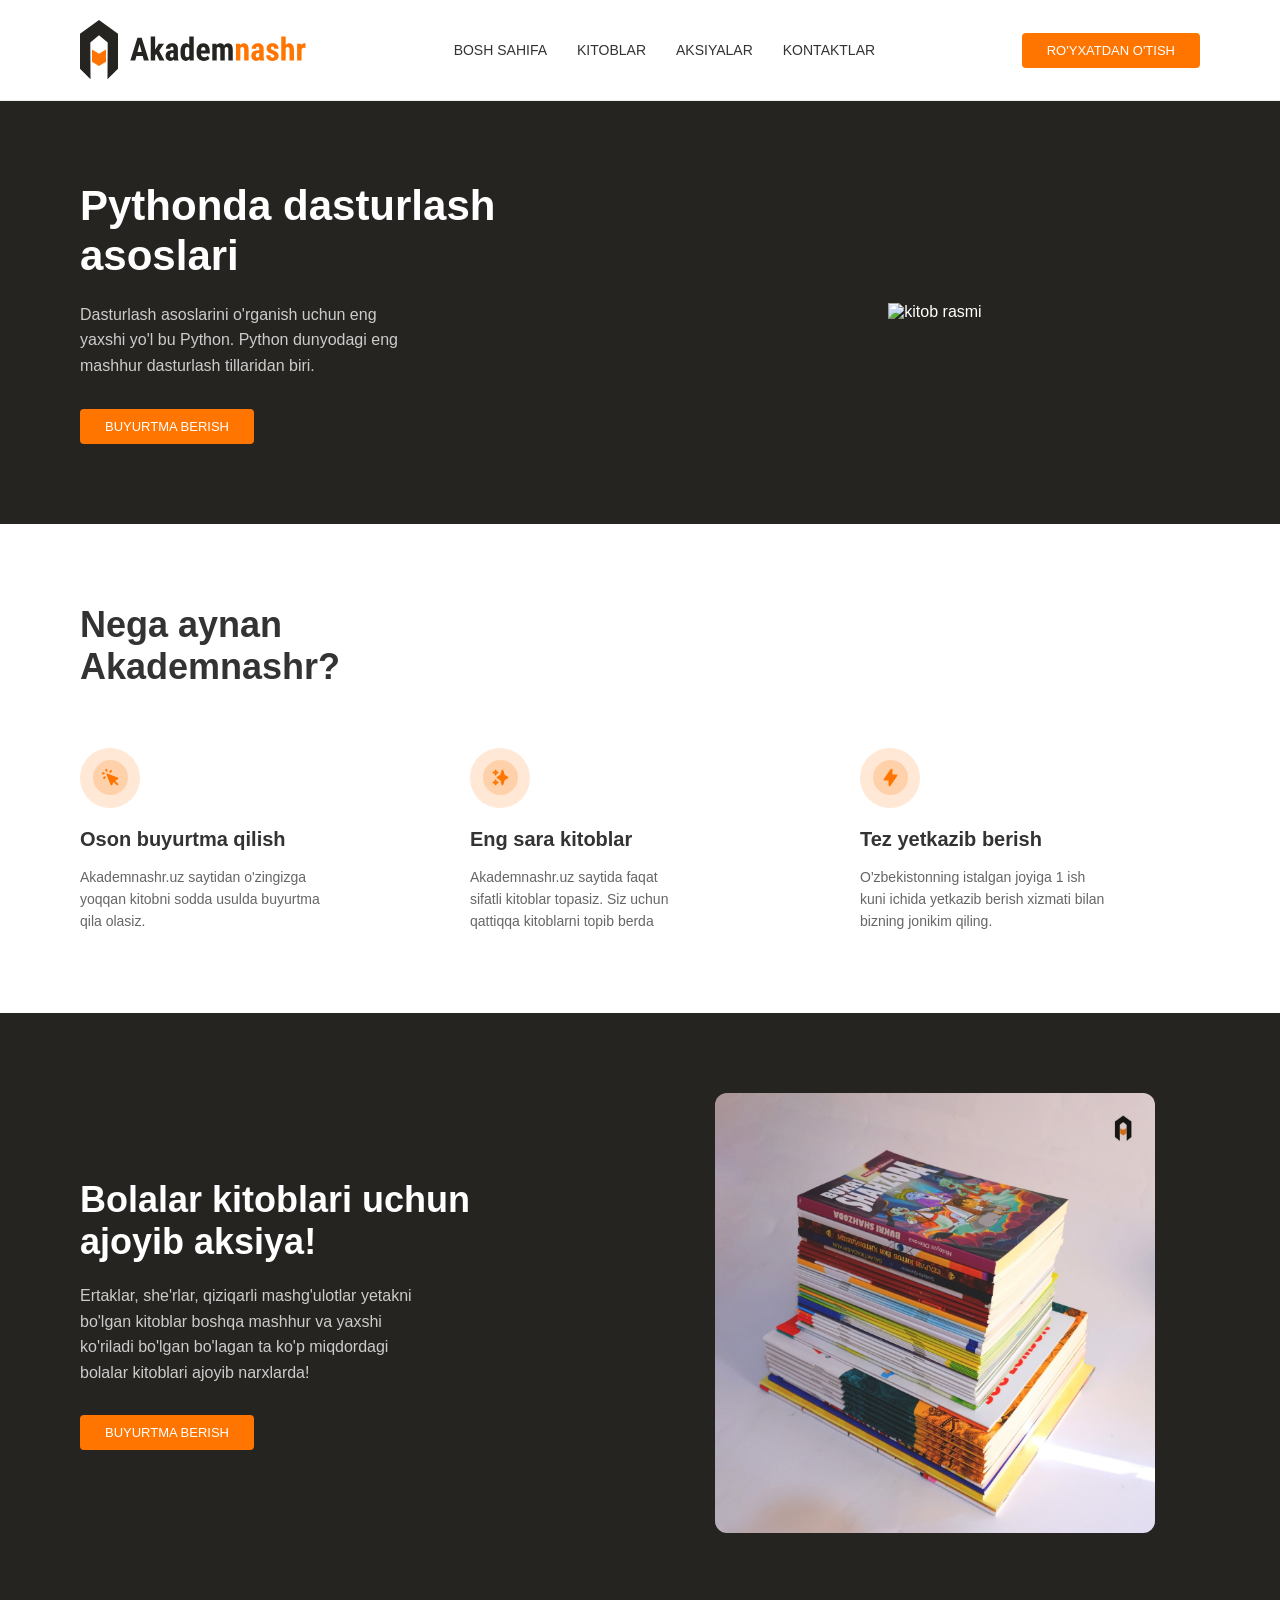
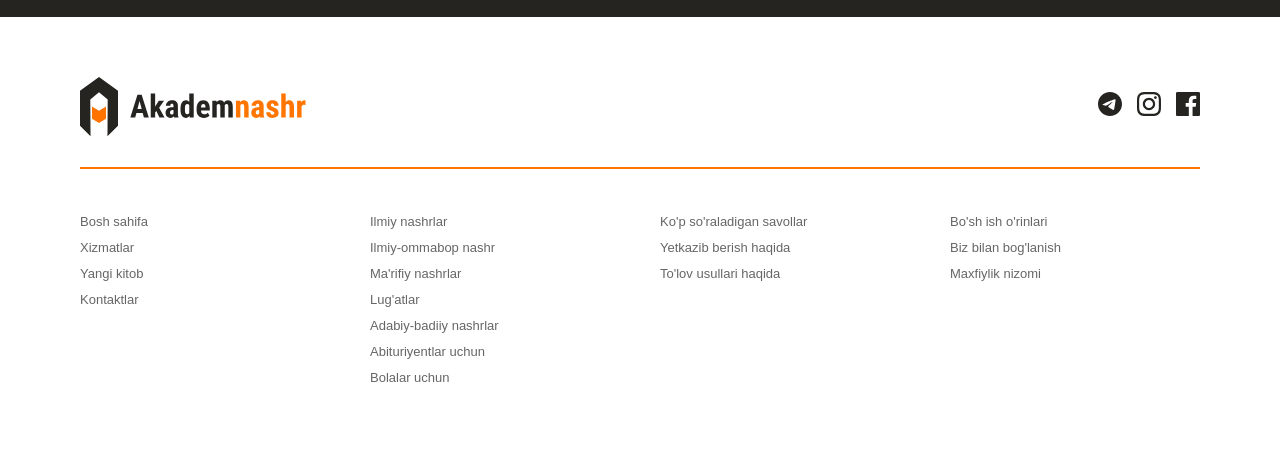
==== index.html @ 22d31bfc "edit html file" ====
<!DOCTYPE html>
<html lang="uz">
<head>
    <meta charset="UTF-8">
    <meta name="viewport" content="width=device-width, initial-scale=1.0">
    <title>Akademnashr</title>
    <style>
        * {
            margin: 0;
            padding: 0;
            box-sizing: border-box;
        }

        body {
            font-family: Arial, sans-serif;
            color: #333;
        }

        /* Header */
        header {
            display: flex;
            justify-content: space-between;
            align-items: center;
            padding: 20px 80px;
            background: white;
            border-bottom: 1px solid #eee;
        }

        .logo {
            display: flex;
            align-items: center;
            gap: 10px;
            font-size: 24px;
            font-weight: bold;
        }

        .logo span:first-child {
            color: #333;
        }

        .logo span:last-child {
            color: #FF7500;
        }

        nav ul {
            display: flex;
            list-style: none;
            gap: 30px;
        }

        nav a {
            text-decoration: none;
            color: #333;
            font-size: 14px;
            text-transform: uppercase;
        }

        .btn-orange {
            background: #FF7500;
            color: white;
            padding: 10px 25px;
            border: none;
            border-radius: 4px;
            cursor: pointer;
            text-transform: uppercase;
            font-size: 13px;
        }

        /* Hero Section */
        .hero {
            background: #252420;
            color: white;
            display: flex;
            align-items: center;
            padding: 80px;
            gap: 60px;
        }

        .hero-content {
            flex: 1;
        }

        .hero-content h1 {
            font-size: 42px;
            margin-bottom: 20px;
            line-height: 1.2;
        }

        .hero-content p {
            font-size: 16px;
            line-height: 1.6;
            margin-bottom: 30px;
            color: #ccc;
        }

        .hero-image {
            flex: 1;
            text-align: center;
        }

        .hero-image img {
            max-width: 100%;
            height: auto;
        }

        /* Features Section */
        .features {
            padding: 80px;
            background: white;
        }

        .features h2 {
            font-size: 36px;
            margin-bottom: 60px;
        }

        .features-grid {
            display: grid;
            grid-template-columns: repeat(3, 1fr);
            gap: 50px;
        }

        .feature-item {
            text-align: left;
        }

        .feature-icon {
            width: 60px;
            height: 60px;
            background: #FFE8D5;
            border-radius: 50%;
            display: flex;
            align-items: center;
            justify-content: center;
            margin-bottom: 20px;
            overflow: hidden;
        }

        .feature-icon img {
            width: 35px;
            height: 35px;
            object-fit: contain;
        }

        .feature-item h3 {
            font-size: 20px;
            margin-bottom: 15px;
        }

        .feature-item p {
            font-size: 14px;
            line-height: 1.6;
            color: #666;
        }

        /* Books Section */
        .books-section {
            background: #252420;
            color: white;
            display: flex;
            align-items: center;
            padding: 80px;
            gap: 60px;
        }

        .books-content {
            flex: 1;
        }

        .books-content h2 {
            font-size: 36px;
            margin-bottom: 20px;
        }

        .books-content p {
            font-size: 16px;
            line-height: 1.6;
            margin-bottom: 30px;
            color: #ccc;
        }

        .books-image {
            flex: 1;
            text-align: center;
        }

        .books-image img {
            max-width: 100%;
            height: auto;
        }

        /* Footer */
        footer {
            background: white;
            padding: 60px 80px 30px;
        }

        .footer-top {
            display: flex;
            justify-content: space-between;
            align-items: center;
            margin-bottom: 40px;
            padding-bottom: 30px;
            border-bottom: 2px solid #FF7500;
        }

        .footer-links {
            display: grid;
            grid-template-columns: repeat(4, 1fr);
            gap: 40px;
            margin-bottom: 40px;
        }

        .footer-column h4 {
            font-size: 14px;
            margin-bottom: 15px;
        }

        .footer-column ul {
            list-style: none;
        }

        .footer-column a {
            text-decoration: none;
            color: #666;
            font-size: 13px;
            line-height: 2;
        }

        .social-icons {
            display: flex;
            gap: 15px;
        }

        .social-icons a {
            font-size: 20px;
            color: #333;
        }
    </style>
</head>
<body>
    <!-- Header -->
    <header>
        <div class="logo">
            <img src="img/logo/logo.svg" alt="logo">
        </div>
        <nav>
            <ul>
                <li><a href="home.html">Bosh sahifa</a></li>
                <li><a href="book.html">Kitoblar</a></li>
                <li><a href="#">Aksiyalar</a></li>
                <li><a href="#">Kontaktlar</a></li>
            </ul>
        </nav>
        <button class="btn-orange">Ro'yxatdan o'tish</button>
    </header>

    <!-- Hero Section -->
    <section class="hero">
        <div class="hero-content">
            <h1>Pythonda dasturlash<br>asoslari</h1>
            <p>Dasturlash asoslarini o'rganish uchun eng<br>
            yaxshi yo'l bu Python. Python dunyodagi eng<br>
            mashhur dasturlash tillaridan biri.</p>
            <button class="btn-orange">Buyurtma berish</button>
        </div>
        <div class="hero-image">
            <img src="img/main_img/python-book.svg" alt="kitob rasmi">
        </div>
    </section>

    <!-- Features Section -->
    <section class="features">
        <h2>Nega aynan<br>Akademnashr?</h2>
        <div class="features-grid">
            <div class="feature-item">
                <div class="feature-icon">
                    <img src="img/middle_icons/1_icon/feature-icon.svg" alt="Oson buyurtma ikoni">
                </div>
                <h3>Oson buyurtma qilish</h3>
                <p>Akademnashr.uz saytidan o'zingizga<br>
                yoqqan kitobni sodda usulda buyurtma<br>
                qila olasiz.</p>
            </div>
            <div class="feature-item">
                <div class="feature-icon">
                    <img src="img/middle_icons/2_icon/feature-icon.svg" alt="Eng sara kitoblar ikoni">
                </div>
                <h3>Eng sara kitoblar</h3>
                <p>Akademnashr.uz saytida faqat<br>
                sifatli kitoblar topasiz. Siz uchun<br>
                qattiqqa kitoblarni topib berda</p>
            </div>
            <div class="feature-item">
                <div class="feature-icon">
                    <img src="img/middle_icons/3_icon/feature-icon.svg" alt="Tez yetkazish ikoni">
                </div>
                <h3>Tez yetkazib berish</h3>
                <p>O'zbekistonning istalgan joyiga 1 ish<br>
                kuni ichida yetkazib berish xizmati bilan<br>
                bizning jonikim qiling.</p>
            </div>
        </div>
    </section>

    <!-- Books Section -->
    <section class="books-section">
        <div class="books-content">
            <h2>Bolalar kitoblari uchun<br>ajoyib aksiya!</h2>
            <p>Ertaklar, she'rlar, qiziqarli mashg'ulotlar yetakni<br>
            bo'lgan kitoblar boshqa mashhur va yaxshi<br>
            ko'riladi bo'lgan bo'lagan ta ko'p miqdordagi<br>
                bolalar kitoblari ajoyib narxlarda!</p>
            <button class="btn-orange">Buyurtma berish</button>
        </div>
        <div class="books-image">
            <img src="img/children_books/sale-img.svg" alt="Bolalar kitoblari">
        </div>
    </section>

    <!-- Footer -->
    <footer>
        <div class="footer-top">
            <div class="logo">
                <img src="img/logo/logo.svg" alt="logo">
            </div>
            <div class="social-icons">
                <a href="#"><img src="img/social_img/icon-telegram .svg" alt="telegram"></a>
                <a href="#"><img src="img/social_img/icon-instagram.svg" alt="instagram"></a>
                <a href="#"><img src="img/social_img/icon-facebook.svg" alt="facebook"></a>
            </div>
        </div>
        
        <div class="footer-links">
            <div class="footer-column">
                <ul>
                    <li><a href="home.html">Bosh sahifa</a></li>
                    <li><a href="#">Xizmatlar</a></li>
                    <li><a href="#">Yangi kitob</a></li>
                    <li><a href="#">Kontaktlar</a></li>
                </ul>
            </div>
            <div class="footer-column">
                <ul>
                    <li><a href="#">Ilmiy nashrlar</a></li>
                    <li><a href="#">Ilmiy-ommabop nashr</a></li>
                    <li><a href="#">Ma'rifiy nashrlar</a></li>
                    <li><a href="#">Lug'atlar</a></li>
                    <li><a href="#">Adabiy-badiiy nashrlar</a></li>
                    <li><a href="#">Abituriyentlar uchun</a></li>
                    <li><a href="#">Bolalar uchun</a></li>
                </ul>
            </div>
            <div class="footer-column">
                <ul>
                    <li><a href="#">Ko'p so'raladigan savollar</a></li>
                    <li><a href="#">Yetkazib berish haqida</a></li>
                    <li><a href="#">To'lov usullari haqida</a></li>
                </ul>
            </div>
            <div class="footer-column">
                <ul>
                    <li><a href="home.html">Bo'sh ish o'rinlari</a></li>
                    <li><a href="#">Biz bilan bog'lanish</a></li>
                    <li><a href="#">Maxfiylik nizomi</a></li>
                </ul>
            </div>
        </div>
    </footer>
</body>
</html>
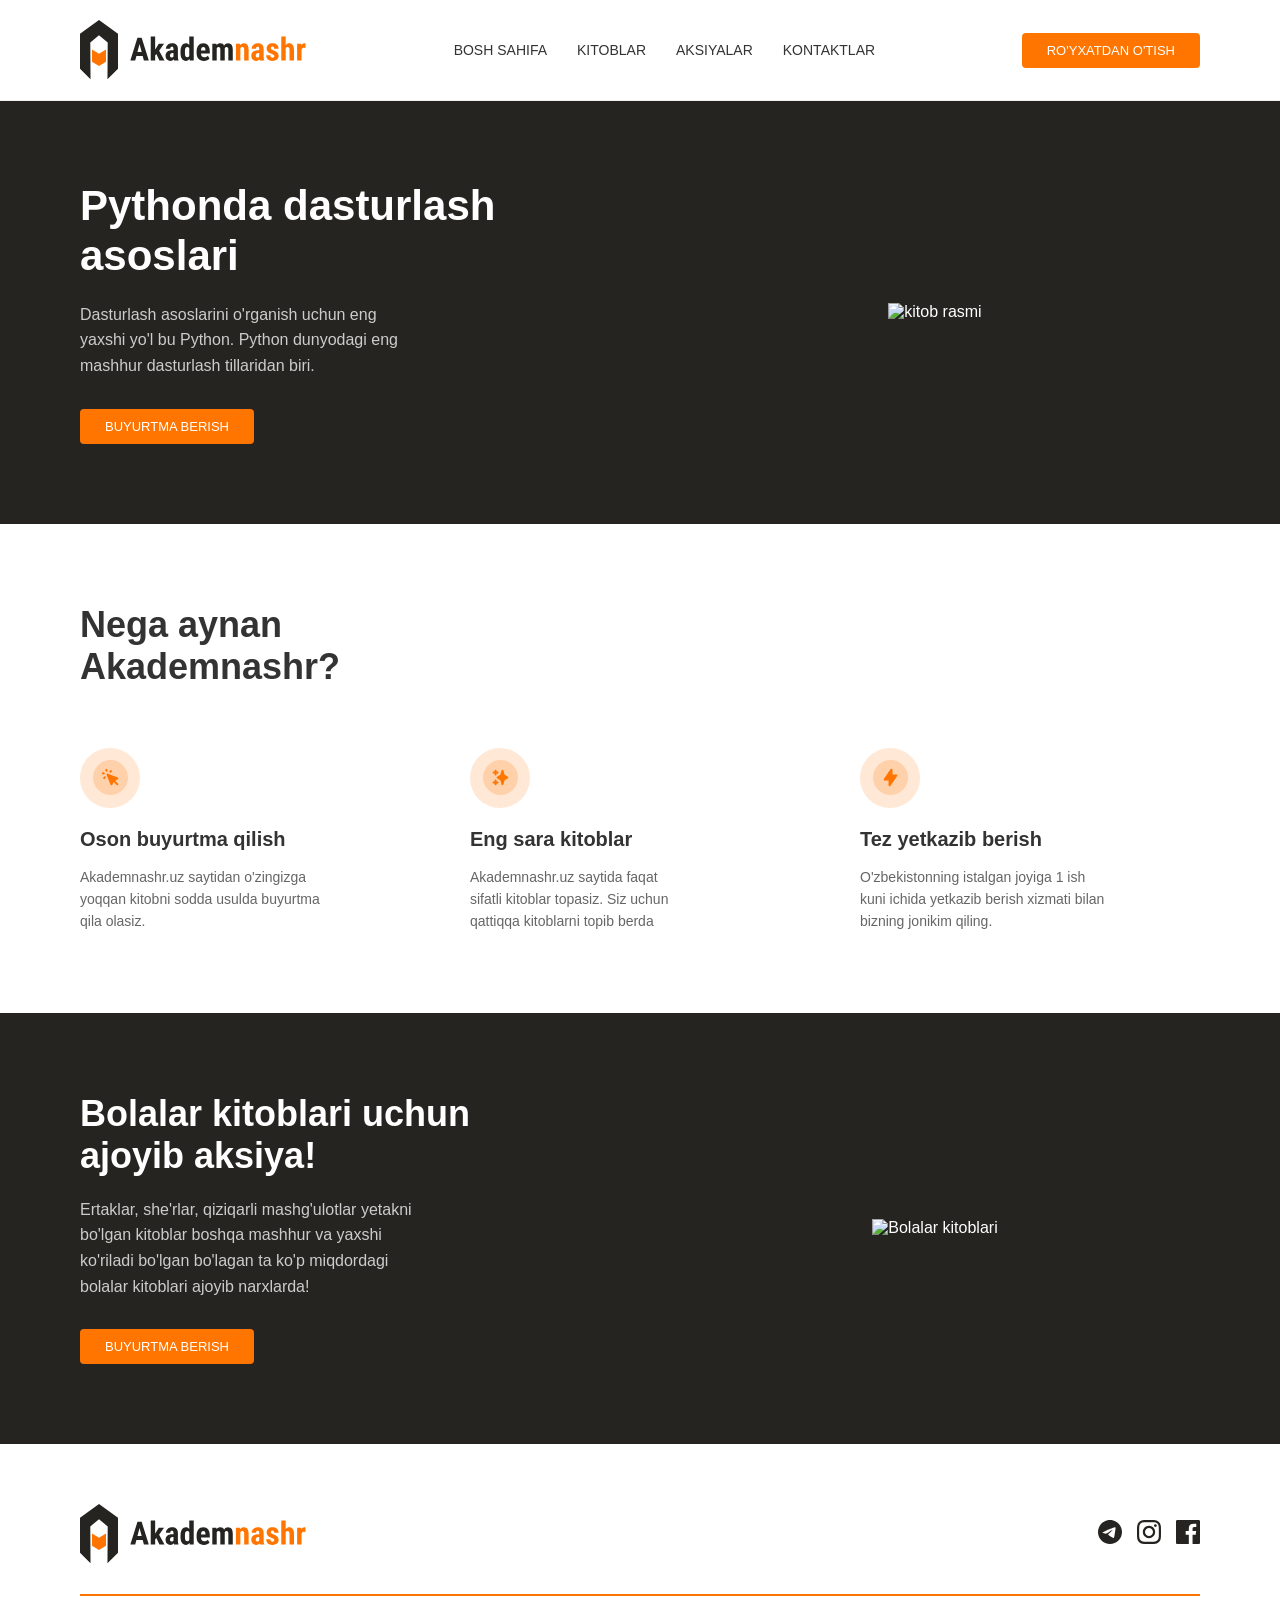
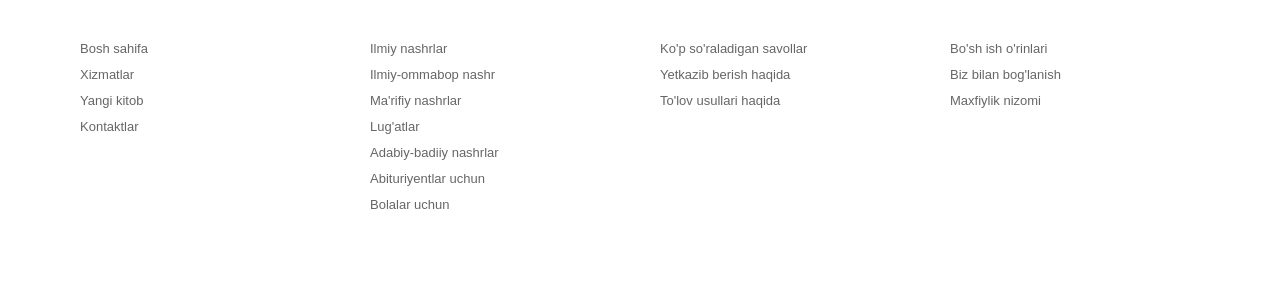
==== commit 9c7306ca: "add new producrion" ====
--- a/index.html
+++ b/index.html
@@ -4,239 +4,8 @@
     <meta charset="UTF-8">
     <meta name="viewport" content="width=device-width, initial-scale=1.0">
     <title>Akademnashr</title>
-    <style>
-        * {
-            margin: 0;
-            padding: 0;
-            box-sizing: border-box;
-        }
-
-        body {
-            font-family: Arial, sans-serif;
-            color: #333;
-        }
-
-        /* Header */
-        header {
-            display: flex;
-            justify-content: space-between;
-            align-items: center;
-            padding: 20px 80px;
-            background: white;
-            border-bottom: 1px solid #eee;
-        }
-
-        .logo {
-            display: flex;
-            align-items: center;
-            gap: 10px;
-            font-size: 24px;
-            font-weight: bold;
-        }
-
-        .logo span:first-child {
-            color: #333;
-        }
-
-        .logo span:last-child {
-            color: #FF7500;
-        }
-
-        nav ul {
-            display: flex;
-            list-style: none;
-            gap: 30px;
-        }
-
-        nav a {
-            text-decoration: none;
-            color: #333;
-            font-size: 14px;
-            text-transform: uppercase;
-        }
-
-        .btn-orange {
-            background: #FF7500;
-            color: white;
-            padding: 10px 25px;
-            border: none;
-            border-radius: 4px;
-            cursor: pointer;
-            text-transform: uppercase;
-            font-size: 13px;
-        }
-
-        /* Hero Section */
-        .hero {
-            background: #252420;
-            color: white;
-            display: flex;
-            align-items: center;
-            padding: 80px;
-            gap: 60px;
-        }
-
-        .hero-content {
-            flex: 1;
-        }
-
-        .hero-content h1 {
-            font-size: 42px;
-            margin-bottom: 20px;
-            line-height: 1.2;
-        }
-
-        .hero-content p {
-            font-size: 16px;
-            line-height: 1.6;
-            margin-bottom: 30px;
-            color: #ccc;
-        }
-
-        .hero-image {
-            flex: 1;
-            text-align: center;
-        }
-
-        .hero-image img {
-            max-width: 100%;
-            height: auto;
-        }
-
-        /* Features Section */
-        .features {
-            padding: 80px;
-            background: white;
-        }
-
-        .features h2 {
-            font-size: 36px;
-            margin-bottom: 60px;
-        }
-
-        .features-grid {
-            display: grid;
-            grid-template-columns: repeat(3, 1fr);
-            gap: 50px;
-        }
-
-        .feature-item {
-            text-align: left;
-        }
-
-        .feature-icon {
-            width: 60px;
-            height: 60px;
-            background: #FFE8D5;
-            border-radius: 50%;
-            display: flex;
-            align-items: center;
-            justify-content: center;
-            margin-bottom: 20px;
-            overflow: hidden;
-        }
-
-        .feature-icon img {
-            width: 35px;
-            height: 35px;
-            object-fit: contain;
-        }
-
-        .feature-item h3 {
-            font-size: 20px;
-            margin-bottom: 15px;
-        }
-
-        .feature-item p {
-            font-size: 14px;
-            line-height: 1.6;
-            color: #666;
-        }
-
-        /* Books Section */
-        .books-section {
-            background: #252420;
-            color: white;
-            display: flex;
-            align-items: center;
-            padding: 80px;
-            gap: 60px;
-        }
-
-        .books-content {
-            flex: 1;
-        }
-
-        .books-content h2 {
-            font-size: 36px;
-            margin-bottom: 20px;
-        }
-
-        .books-content p {
-            font-size: 16px;
-            line-height: 1.6;
-            margin-bottom: 30px;
-            color: #ccc;
-        }
-
-        .books-image {
-            flex: 1;
-            text-align: center;
-        }
-
-        .books-image img {
-            max-width: 100%;
-            height: auto;
-        }
-
-        /* Footer */
-        footer {
-            background: white;
-            padding: 60px 80px 30px;
-        }
-
-        .footer-top {
-            display: flex;
-            justify-content: space-between;
-            align-items: center;
-            margin-bottom: 40px;
-            padding-bottom: 30px;
-            border-bottom: 2px solid #FF7500;
-        }
-
-        .footer-links {
-            display: grid;
-            grid-template-columns: repeat(4, 1fr);
-            gap: 40px;
-            margin-bottom: 40px;
-        }
-
-        .footer-column h4 {
-            font-size: 14px;
-            margin-bottom: 15px;
-        }
-
-        .footer-column ul {
-            list-style: none;
-        }
-
-        .footer-column a {
-            text-decoration: none;
-            color: #666;
-            font-size: 13px;
-            line-height: 2;
-        }
-
-        .social-icons {
-            display: flex;
-            gap: 15px;
-        }
-
-        .social-icons a {
-            font-size: 20px;
-            color: #333;
-        }
-    </style>
+    <link rel="stylesheet" href="style.css">
+    
 </head>
 <body>
     <!-- Header -->
--- a/style.css
+++ b/style.css
@@ -0,0 +1,249 @@
+        h1{
+            /* text-align: left; */
+            line-height: 2;
+
+
+        }
+        p{
+            font-size: 80px;
+            /* font-weight: bold; */
+            /* font-style: italic; */
+            /* line-height: 3; */
+            /* text-transform: lowercase; */
+            /* text-indent: 35px;
+            letter-spacing: 10px;
+            word-spacing: 50px; */
+        }
+      
+        * {
+            margin: 0;
+            padding: 0;
+            box-sizing: border-box;
+        }
+
+        body {
+            font-family: Arial, sans-serif;
+            color: #333;
+        }
+
+        /* Header */
+        header {
+            display: flex;
+            justify-content: space-between;
+            align-items: center;
+            padding: 20px 80px;
+            background: white;
+            border-bottom: 1px solid #eee;
+        }
+
+        .logo {
+            display: flex;
+            align-items: center;
+            gap: 10px;
+            font-size: 24px;
+            font-weight: bold;
+        }
+
+        .logo span:first-child {
+            color: #333;
+        }
+
+        .logo span:last-child {
+            color: #FF7500;
+        }
+
+        nav ul {
+            display: flex;
+            list-style: none;
+            gap: 30px;
+        }
+
+        nav a {
+            text-decoration: none;
+            color: #333;
+            font-size: 14px;
+            text-transform: uppercase;
+        }
+
+        .btn-orange {
+            background: #FF7500;
+            color: white;
+            padding: 10px 25px;
+            border: none;
+            border-radius: 4px;
+            cursor: pointer;
+            text-transform: uppercase;
+            font-size: 13px;
+        }
+
+        /* Hero Section */
+        .hero {
+            background: #252420;
+            color: white;
+            display: flex;
+            align-items: center;
+            padding: 80px;
+            gap: 60px;
+        }
+
+        .hero-content {
+            flex: 1;
+        }
+
+        .hero-content h1 {
+            font-size: 42px;
+            margin-bottom: 20px;
+            line-height: 1.2;
+        }
+
+        .hero-content p {
+            font-size: 16px;
+            line-height: 1.6;
+            margin-bottom: 30px;
+            color: #ccc;
+        }
+
+        .hero-image {
+            flex: 1;
+            text-align: center;
+        }
+
+        .hero-image img {
+            max-width: 100%;
+            height: auto;
+        }
+
+        /* Features Section */
+        .features {
+            padding: 80px;
+            background: white;
+        }
+
+        .features h2 {
+            font-size: 36px;
+            margin-bottom: 60px;
+        }
+
+        .features-grid {
+            display: grid;
+            grid-template-columns: repeat(3, 1fr);
+            gap: 50px;
+        }
+
+        .feature-item {
+            text-align: left;
+        }
+
+        .feature-icon {
+            width: 60px;
+            height: 60px;
+            background: #FFE8D5;
+            border-radius: 50%;
+            display: flex;
+            align-items: center;
+            justify-content: center;
+            margin-bottom: 20px;
+            overflow: hidden;
+        }
+
+        .feature-icon img {
+            width: 35px;
+            height: 35px;
+            object-fit: contain;
+        }
+
+        .feature-item h3 {
+            font-size: 20px;
+            margin-bottom: 15px;
+        }
+
+        .feature-item p {
+            font-size: 14px;
+            line-height: 1.6;
+            color: #666;
+        }
+
+        /* Books Section */
+        .books-section {
+            background: #252420;
+            color: white;
+            display: flex;
+            align-items: center;
+            padding: 80px;
+            gap: 60px;
+        }
+
+        .books-content {
+            flex: 1;
+        }
+
+        .books-content h2 {
+            font-size: 36px;
+            margin-bottom: 20px;
+        }
+
+        .books-content p {
+            font-size: 16px;
+            line-height: 1.6;
+            margin-bottom: 30px;
+            color: #ccc;
+        }
+
+        .books-image {
+            flex: 1;
+            text-align: center;
+        }
+
+        .books-image img {
+            max-width: 100%;
+            height: auto;
+        }
+
+        /* Footer */
+        footer {
+            background: white;
+            padding: 60px 80px 30px;
+        }
+
+        .footer-top {
+            display: flex;
+            justify-content: space-between;
+            align-items: center;
+            margin-bottom: 40px;
+            padding-bottom: 30px;
+            border-bottom: 2px solid #FF7500;
+        }
+
+        .footer-links {
+            display: grid;
+            grid-template-columns: repeat(4, 1fr);
+            gap: 40px;
+            margin-bottom: 40px;
+        }
+
+        .footer-column h4 {
+            font-size: 14px;
+            margin-bottom: 15px;
+        }
+
+        .footer-column ul {
+            list-style: none;
+        }
+
+        .footer-column a {
+            text-decoration: none;
+            color: #666;
+            font-size: 13px;
+            line-height: 2;
+        }
+
+        .social-icons {
+            display: flex;
+            gap: 15px;
+        }
+
+        .social-icons a {
+            font-size: 20px;
+            color: #333;
+        }
+          
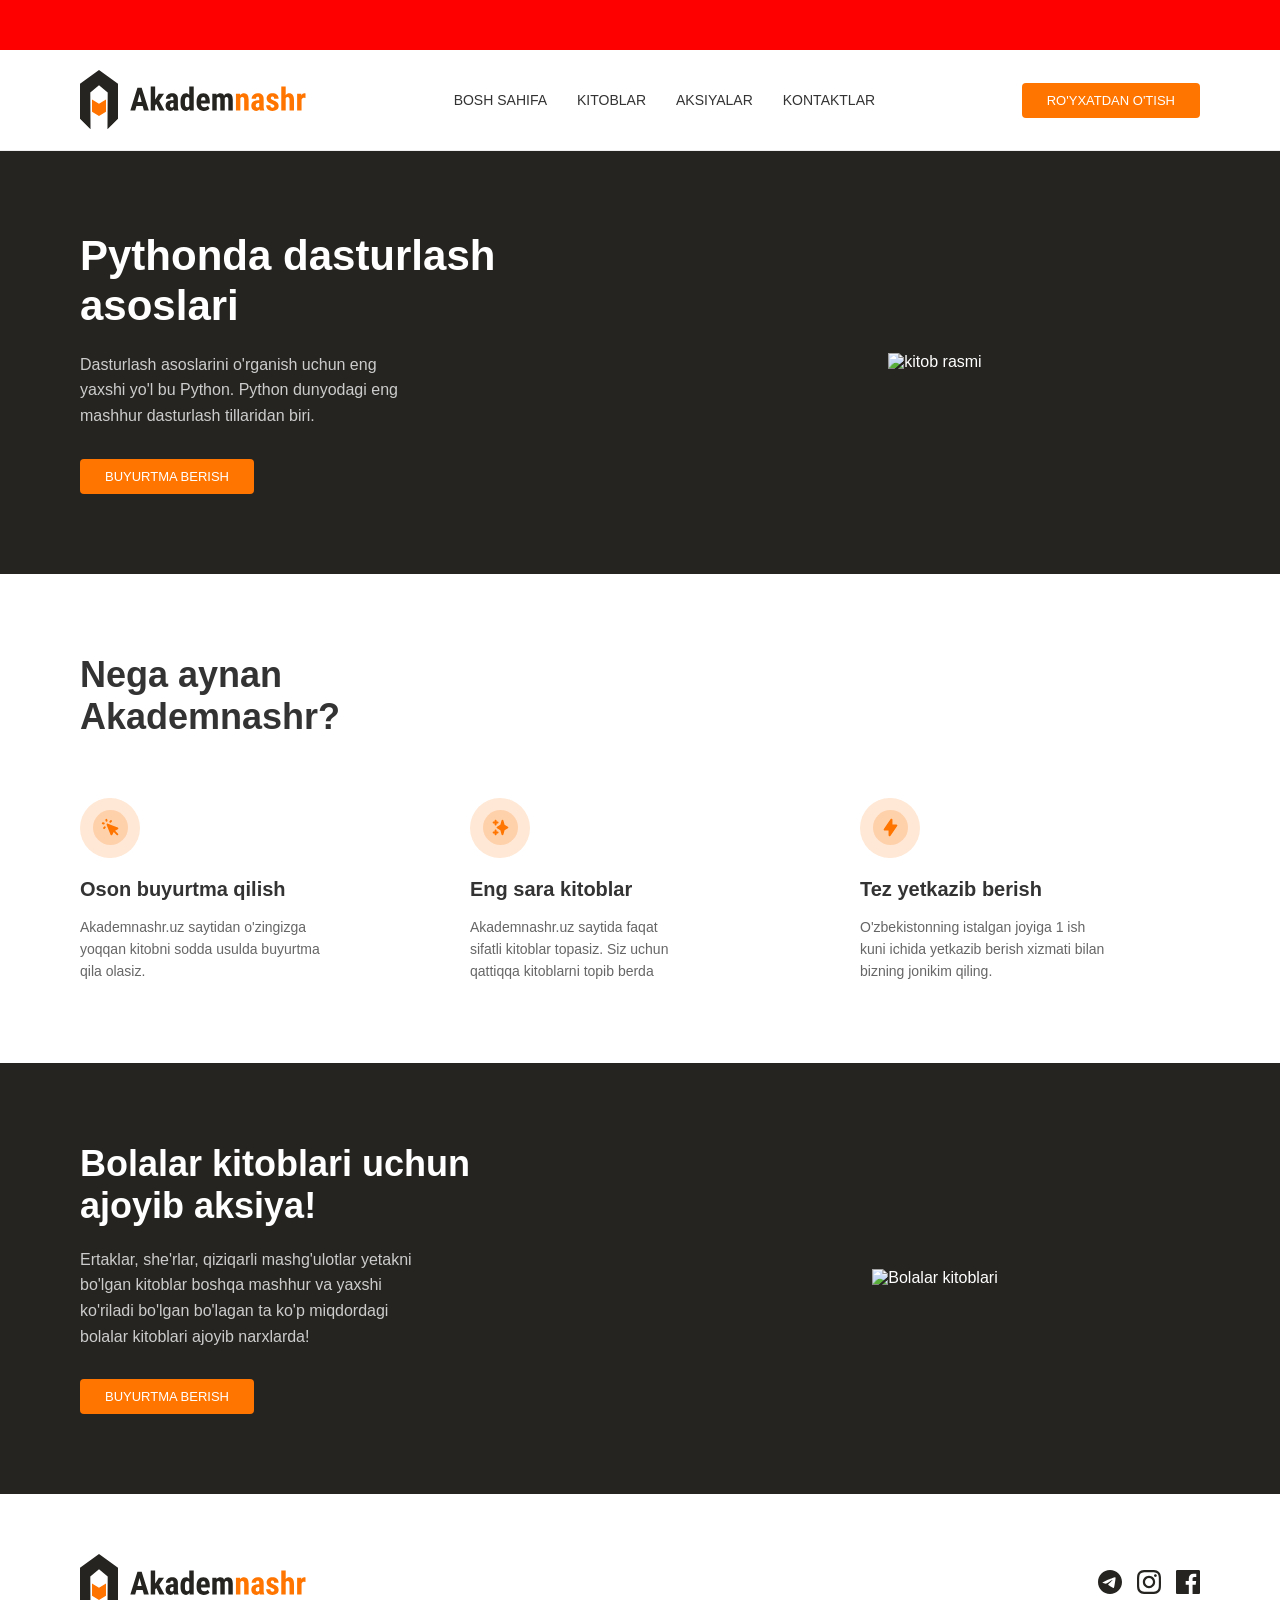
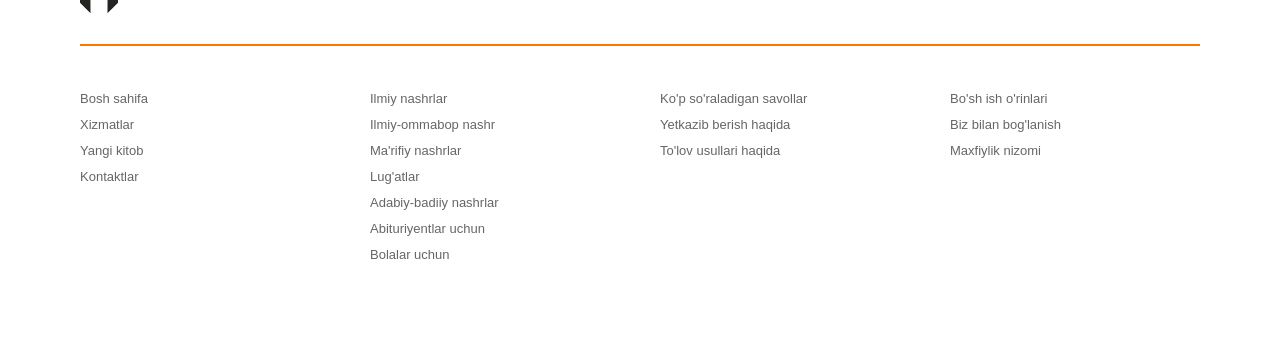
==== commit ee84d8f2: "future lessson" ====
--- a/index.html
+++ b/index.html
@@ -9,7 +9,7 @@
 </head>
 <body>
     <!-- Header -->
-    <header>
+    <header style="border-top: 50px solid red;">
         <div class="logo">
             <img src="img/logo/logo.svg" alt="logo">
         </div>
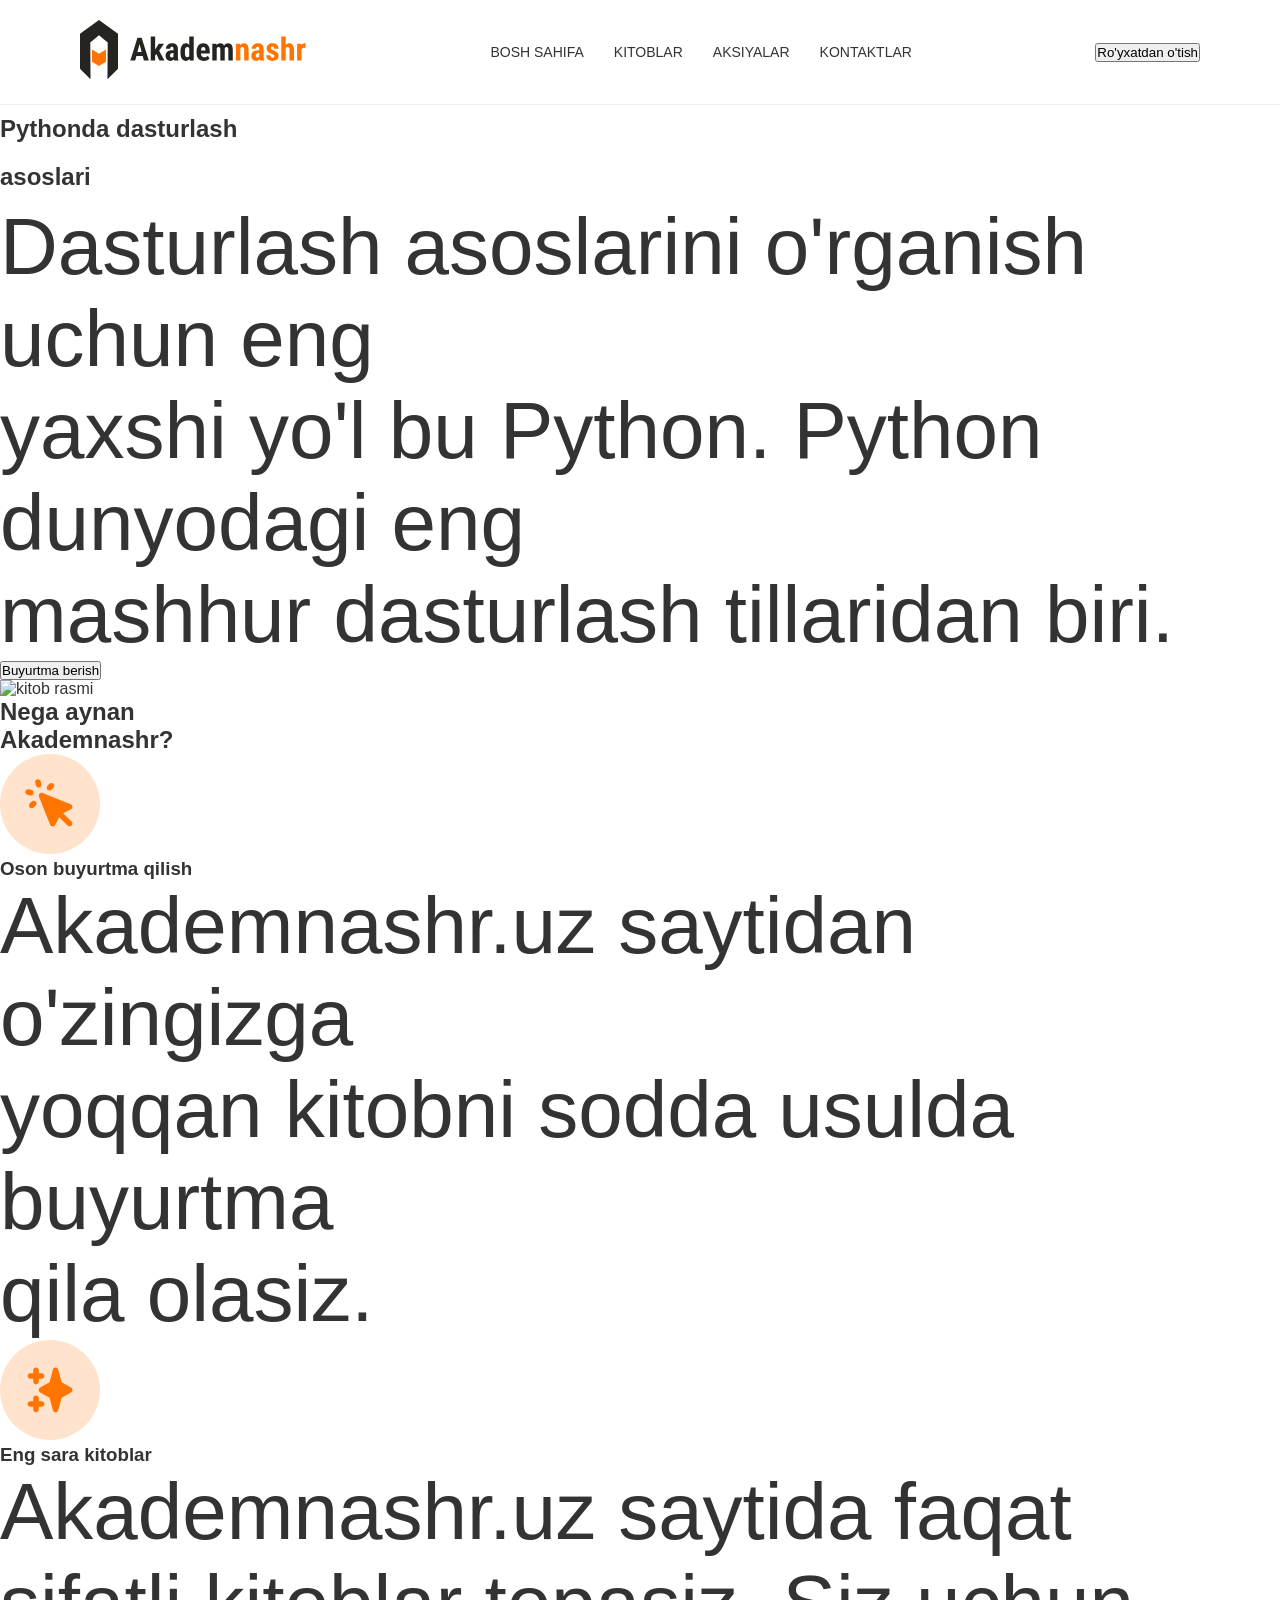
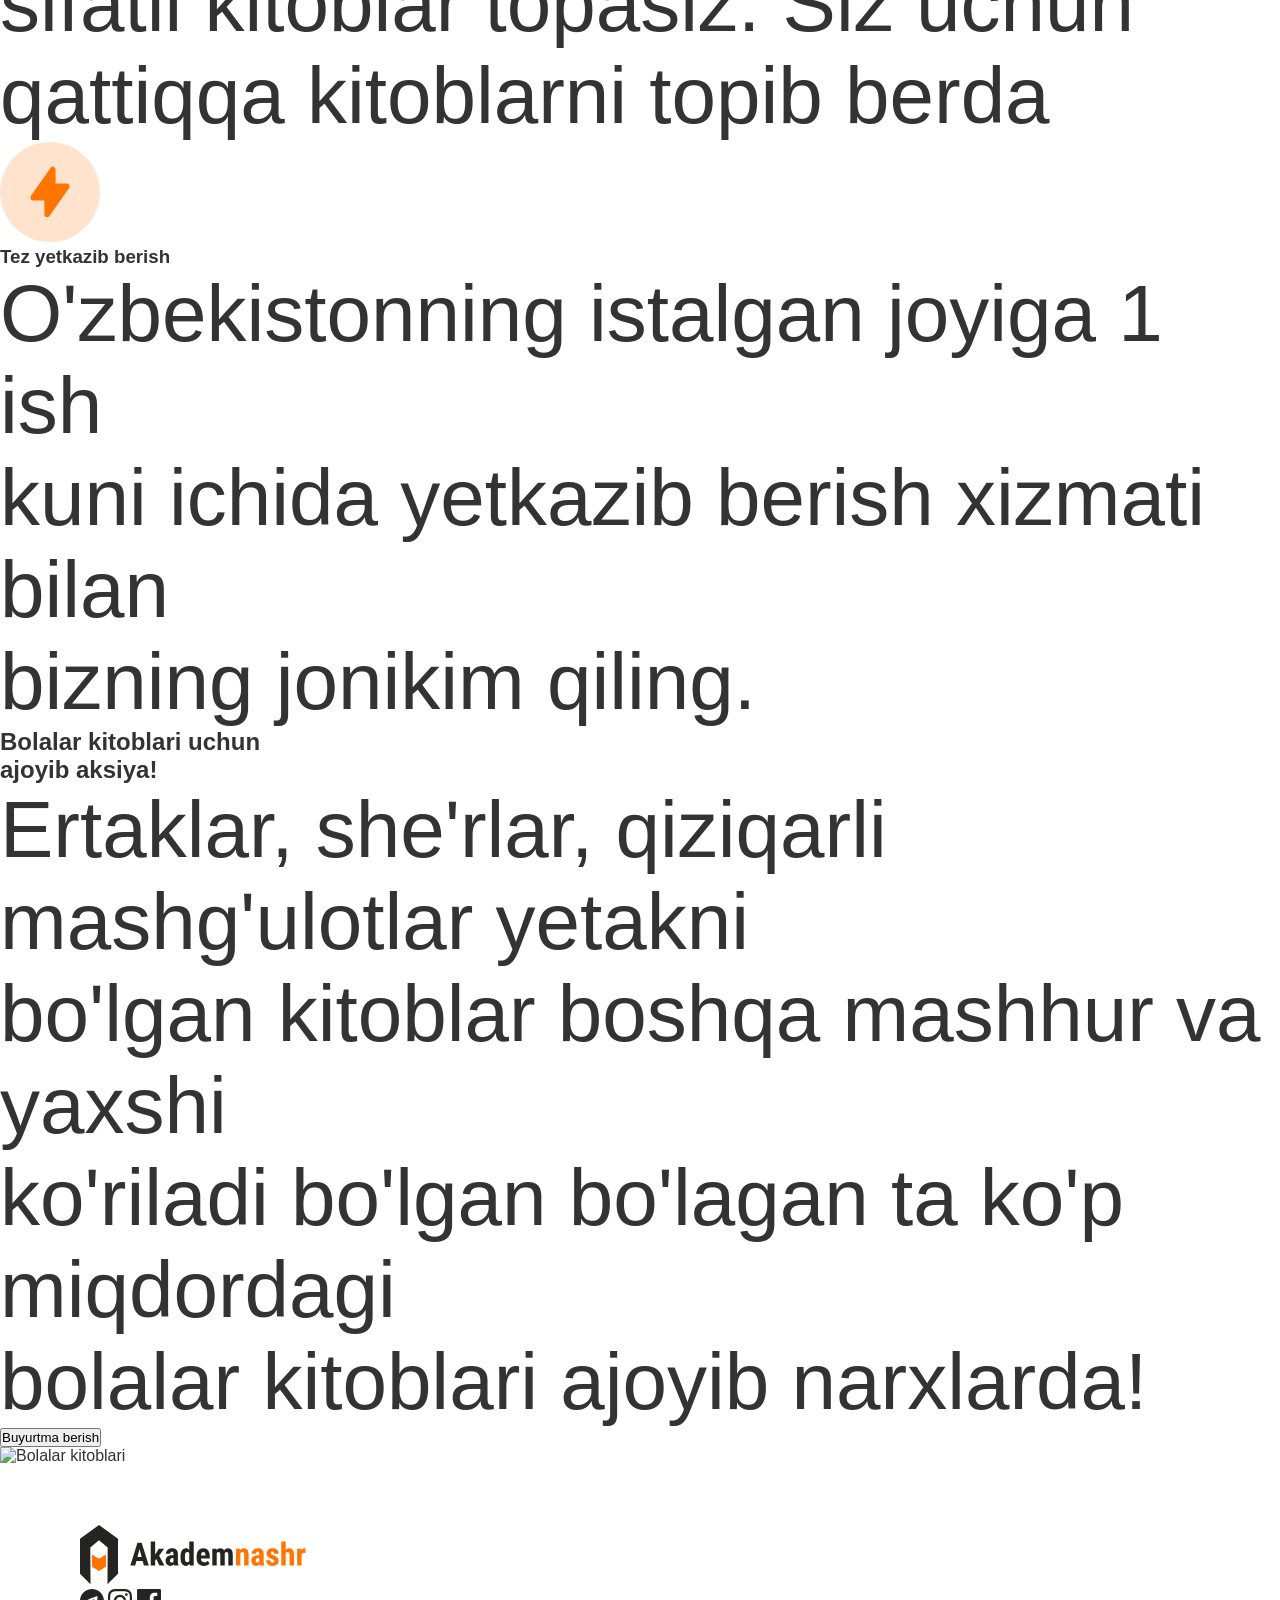
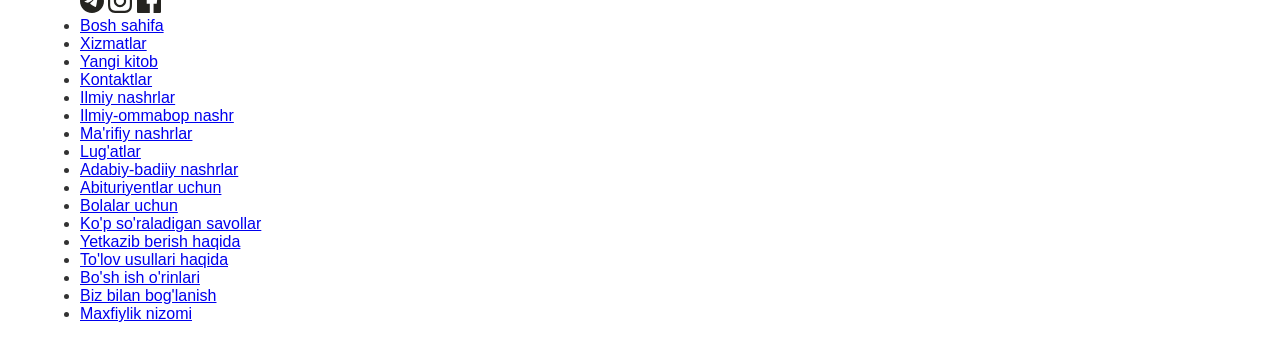
==== commit 9fbc3064: "edit code" ====
--- a/index.html
+++ b/index.html
@@ -9,8 +9,8 @@
 </head>
 <body>
     <!-- Header -->
-    <header style="border-top: 50px solid red;">
-        <div class="logo">
+    <header>
+        <div>
             <img src="img/logo/logo.svg" alt="logo">
         </div>
         <nav>
@@ -21,29 +21,28 @@
                 <li><a href="#">Kontaktlar</a></li>
             </ul>
         </nav>
-        <button class="btn-orange">Ro'yxatdan o'tish</button>
+        <button>Ro'yxatdan o'tish</button>
     </header>
 
     <!-- Hero Section -->
-    <section class="hero">
-        <div class="hero-content">
+    <section>
+        <div>
             <h1>Pythonda dasturlash<br>asoslari</h1>
             <p>Dasturlash asoslarini o'rganish uchun eng<br>
             yaxshi yo'l bu Python. Python dunyodagi eng<br>
             mashhur dasturlash tillaridan biri.</p>
-            <button class="btn-orange">Buyurtma berish</button>
+            <button>Buyurtma berish</button>
         </div>
-        <div class="hero-image">
+        <div>
             <img src="img/main_img/python-book.svg" alt="kitob rasmi">
         </div>
     </section>
-
     <!-- Features Section -->
-    <section class="features">
+    <section>
         <h2>Nega aynan<br>Akademnashr?</h2>
-        <div class="features-grid">
-            <div class="feature-item">
-                <div class="feature-icon">
+        <div>
+            <div>
+                <div>
                     <img src="img/middle_icons/1_icon/feature-icon.svg" alt="Oson buyurtma ikoni">
                 </div>
                 <h3>Oson buyurtma qilish</h3>
@@ -51,8 +50,8 @@
                 yoqqan kitobni sodda usulda buyurtma<br>
                 qila olasiz.</p>
             </div>
-            <div class="feature-item">
-                <div class="feature-icon">
+            <div>
+                <div>
                     <img src="img/middle_icons/2_icon/feature-icon.svg" alt="Eng sara kitoblar ikoni">
                 </div>
                 <h3>Eng sara kitoblar</h3>
@@ -60,8 +59,8 @@
                 sifatli kitoblar topasiz. Siz uchun<br>
                 qattiqqa kitoblarni topib berda</p>
             </div>
-            <div class="feature-item">
-                <div class="feature-icon">
+            <div>
+                <div>
                     <img src="img/middle_icons/3_icon/feature-icon.svg" alt="Tez yetkazish ikoni">
                 </div>
                 <h3>Tez yetkazib berish</h3>
@@ -73,35 +72,35 @@
     </section>
 
     <!-- Books Section -->
-    <section class="books-section">
-        <div class="books-content">
+    <section>
+        <div>
             <h2>Bolalar kitoblari uchun<br>ajoyib aksiya!</h2>
             <p>Ertaklar, she'rlar, qiziqarli mashg'ulotlar yetakni<br>
             bo'lgan kitoblar boshqa mashhur va yaxshi<br>
             ko'riladi bo'lgan bo'lagan ta ko'p miqdordagi<br>
                 bolalar kitoblari ajoyib narxlarda!</p>
-            <button class="btn-orange">Buyurtma berish</button>
+            <button>Buyurtma berish</button>
         </div>
-        <div class="books-image">
+        <div>
             <img src="img/children_books/sale-img.svg" alt="Bolalar kitoblari">
         </div>
     </section>
 
     <!-- Footer -->
     <footer>
-        <div class="footer-top">
-            <div class="logo">
+        <div>
+            <div>
                 <img src="img/logo/logo.svg" alt="logo">
             </div>
-            <div class="social-icons">
+            <div>
                 <a href="#"><img src="img/social_img/icon-telegram .svg" alt="telegram"></a>
                 <a href="#"><img src="img/social_img/icon-instagram.svg" alt="instagram"></a>
                 <a href="#"><img src="img/social_img/icon-facebook.svg" alt="facebook"></a>
             </div>
         </div>
         
-        <div class="footer-links">
-            <div class="footer-column">
+        <div>
+            <div>
                 <ul>
                     <li><a href="home.html">Bosh sahifa</a></li>
                     <li><a href="#">Xizmatlar</a></li>
@@ -109,7 +108,7 @@
                     <li><a href="#">Kontaktlar</a></li>
                 </ul>
             </div>
-            <div class="footer-column">
+            <div>
                 <ul>
                     <li><a href="#">Ilmiy nashrlar</a></li>
                     <li><a href="#">Ilmiy-ommabop nashr</a></li>
@@ -120,14 +119,14 @@
                     <li><a href="#">Bolalar uchun</a></li>
                 </ul>
             </div>
-            <div class="footer-column">
+            <div>
                 <ul>
                     <li><a href="#">Ko'p so'raladigan savollar</a></li>
                     <li><a href="#">Yetkazib berish haqida</a></li>
                     <li><a href="#">To'lov usullari haqida</a></li>
                 </ul>
             </div>
-            <div class="footer-column">
+            <div>
                 <ul>
                     <li><a href="home.html">Bo'sh ish o'rinlari</a></li>
                     <li><a href="#">Biz bilan bog'lanish</a></li>
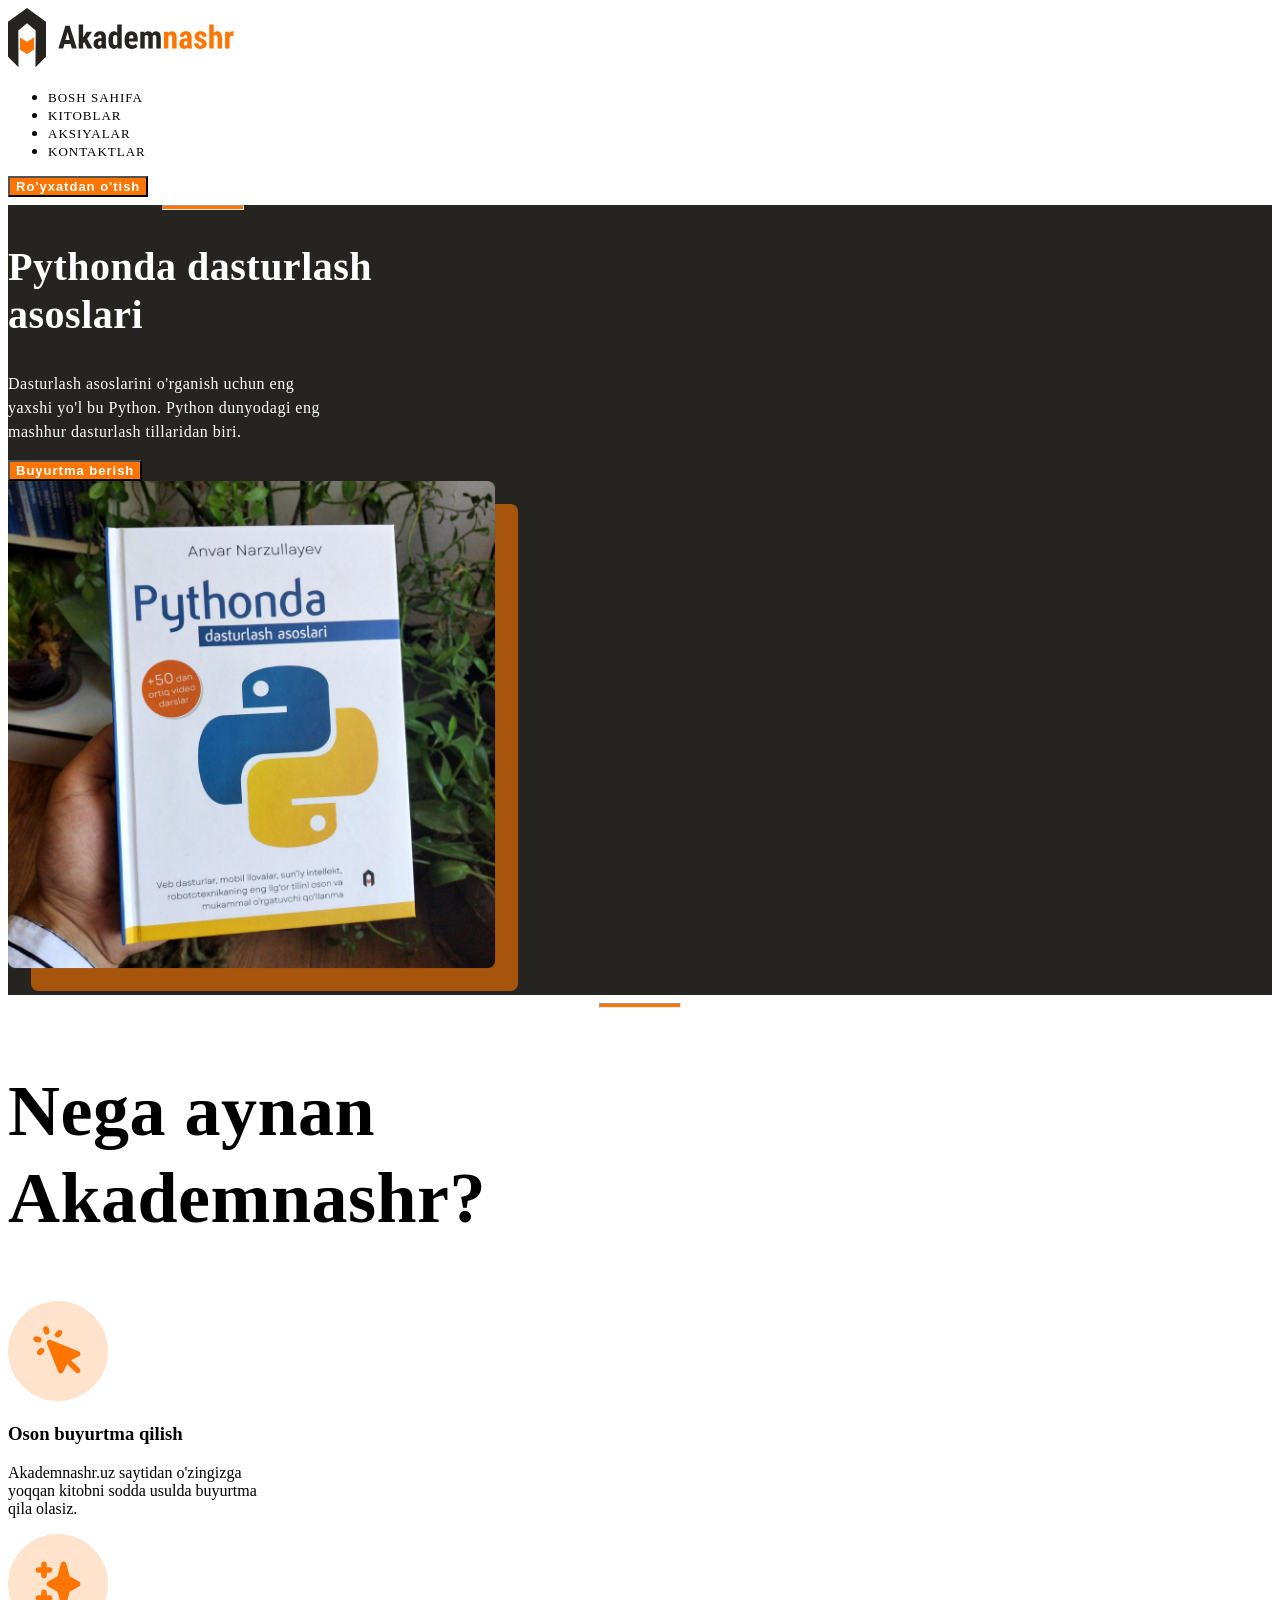
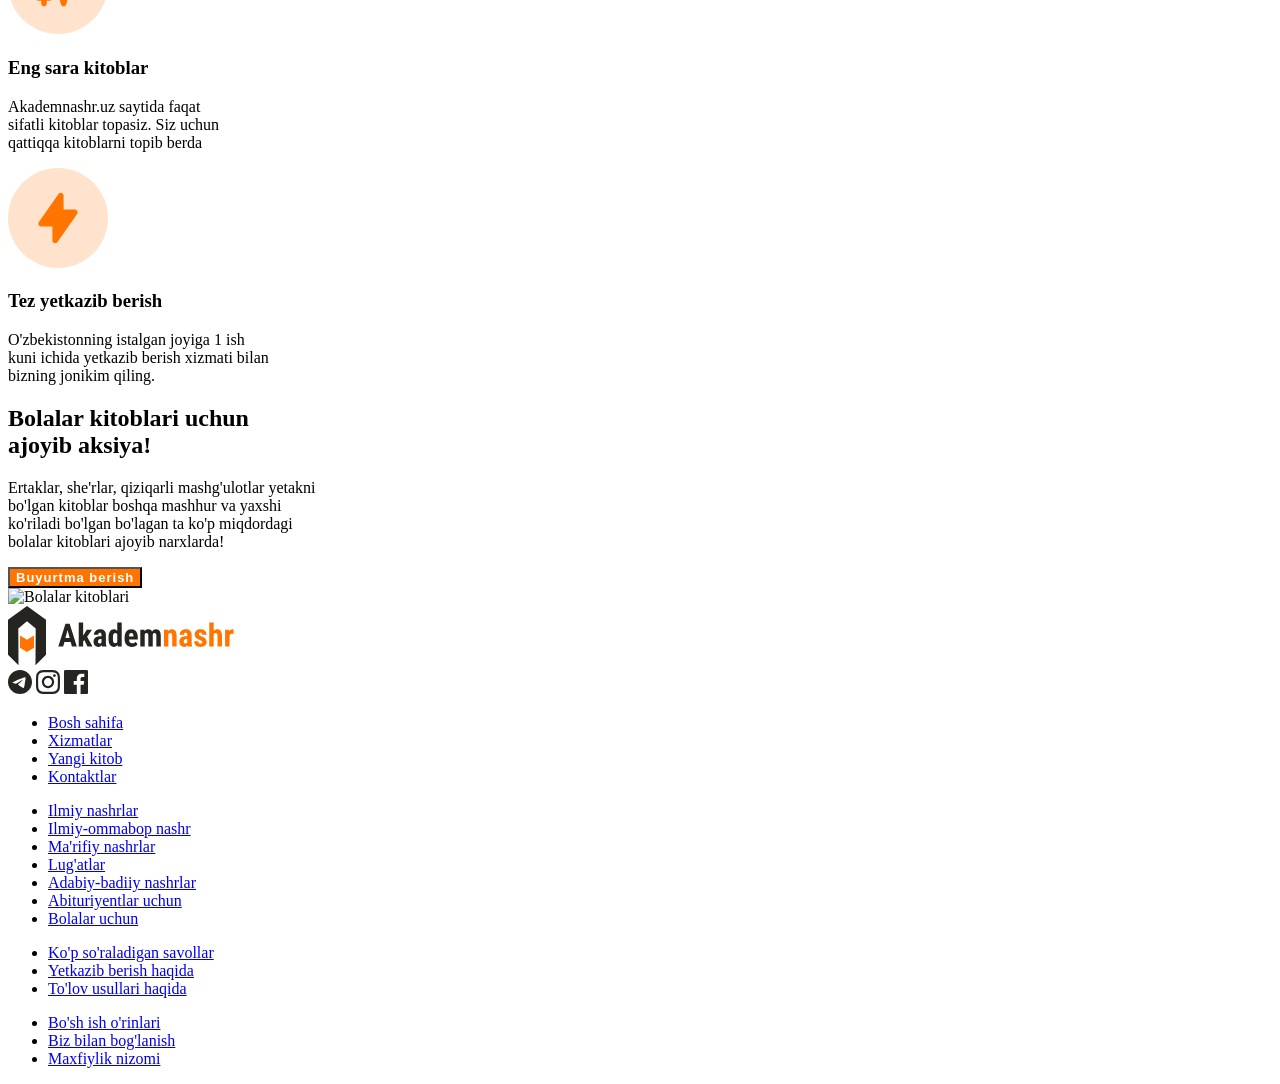
==== commit 556fc284: "Add new Css code" ====
--- a/index.html
+++ b/index.html
@@ -4,42 +4,44 @@
     <meta charset="UTF-8">
     <meta name="viewport" content="width=device-width, initial-scale=1.0">
     <title>Akademnashr</title>
-    <link rel="stylesheet" href="style.css">
+    <link rel="stylesheet" href="Css/style.css">
     
 </head>
 <body>
     <!-- Header -->
-    <header>
+    <header class="site-header">
         <div>
             <img src="img/logo/logo.svg" alt="logo">
         </div>
         <nav>
             <ul>
-                <li><a href="home.html">Bosh sahifa</a></li>
-                <li><a href="book.html">Kitoblar</a></li>
-                <li><a href="#">Aksiyalar</a></li>
-                <li><a href="#">Kontaktlar</a></li>
+                <li><a class="site-link" href="home.html">Bosh sahifa</a></li>
+                <li><a class="site-link" href="book.html">Kitoblar</a></li>
+                <li><a class="site-link" href="#">Aksiyalar</a></li>
+                <li><a class="site-link" href="#">Kontaktlar</a></li>
             </ul>
         </nav>
-        <button>Ro'yxatdan o'tish</button>
+        <button class="main-link">Ro'yxatdan o'tish</button>
     </header>
 
     <!-- Hero Section -->
-    <section>
-        <div>
-            <h1>Pythonda dasturlash<br>asoslari</h1>
-            <p>Dasturlash asoslarini o'rganish uchun eng<br>
+    <section class="hero-section">
+        <div class="hero-devion">
+            <hr class="orange-line">
+            <h1 class="hero-heading">Pythonda dasturlash<br>asoslari</h1>
+            <p class="hero-text" >Dasturlash asoslarini o'rganish uchun eng<br>
             yaxshi yo'l bu Python. Python dunyodagi eng<br>
             mashhur dasturlash tillaridan biri.</p>
-            <button>Buyurtma berish</button>
+            <button class="main-link">Buyurtma berish</button>
         </div>
         <div>
-            <img src="img/main_img/python-book.svg" alt="kitob rasmi">
+            <img class="hero-img" src="img/python_book/python-book.png" alt="kitob rasmi">
         </div>
     </section>
     <!-- Features Section -->
-    <section>
-        <h2>Nega aynan<br>Akademnashr?</h2>
+    <section class="features-section">
+        <hr class="orange-line">
+        <h2 class="features-heading">Nega aynan<br>Akademnashr?</h2>
         <div>
             <div>
                 <div>
@@ -79,7 +81,7 @@
             bo'lgan kitoblar boshqa mashhur va yaxshi<br>
             ko'riladi bo'lgan bo'lagan ta ko'p miqdordagi<br>
                 bolalar kitoblari ajoyib narxlarda!</p>
-            <button>Buyurtma berish</button>
+            <button class="main-link">Buyurtma berish</button>
         </div>
         <div>
             <img src="img/children_books/sale-img.svg" alt="Bolalar kitoblari">
--- a/Css/style.css
+++ b/Css/style.css
@@ -0,0 +1,62 @@
+.site-header {
+    background-color: #FFFFFF;
+}
+.site-link{
+    color: #000000;
+    text-decoration: none;
+    font-weight: 500;
+    font-size: 13px;
+    line-height: 15px;
+    letter-spacing: 1px;
+    text-transform: uppercase;
+}
+.main-link {
+
+    color: #FFFFFF;
+    background-color: #FF7500;
+    text-decoration: none;
+    font-weight: 600;
+    font-size: 13px;
+    line-height: 15px;
+    letter-spacing: 1px;
+}
+.hero-section {
+    background-color:#252420;
+    color: #FFFFFF;
+}
+.hero-devion {
+    width: 390px;
+}
+.orange-line{
+    width: 80px;
+    height: 3px;
+    background: #FF7500;
+}
+.hero-heading{
+    font-size: 40px;
+    line-height: 120%;
+    font-weight: bold;
+    letter-spacing: 0.5px;
+    color: #FFFFFF;
+}
+
+.hero-text{
+    font-size: 16px;
+    line-height: 150%;
+    color: #FFFFFF;
+    letter-spacing: 0.5px;
+    font-weight: 400;
+}
+.hero-img{
+    width:510px;
+    height: 510px;
+}
+
+
+.features-heading{
+    color: #000000;
+    font-size: 72px;
+    line-height: 120%;
+    font-weight: bold;
+    letter-spacing: 0.5px;
+}
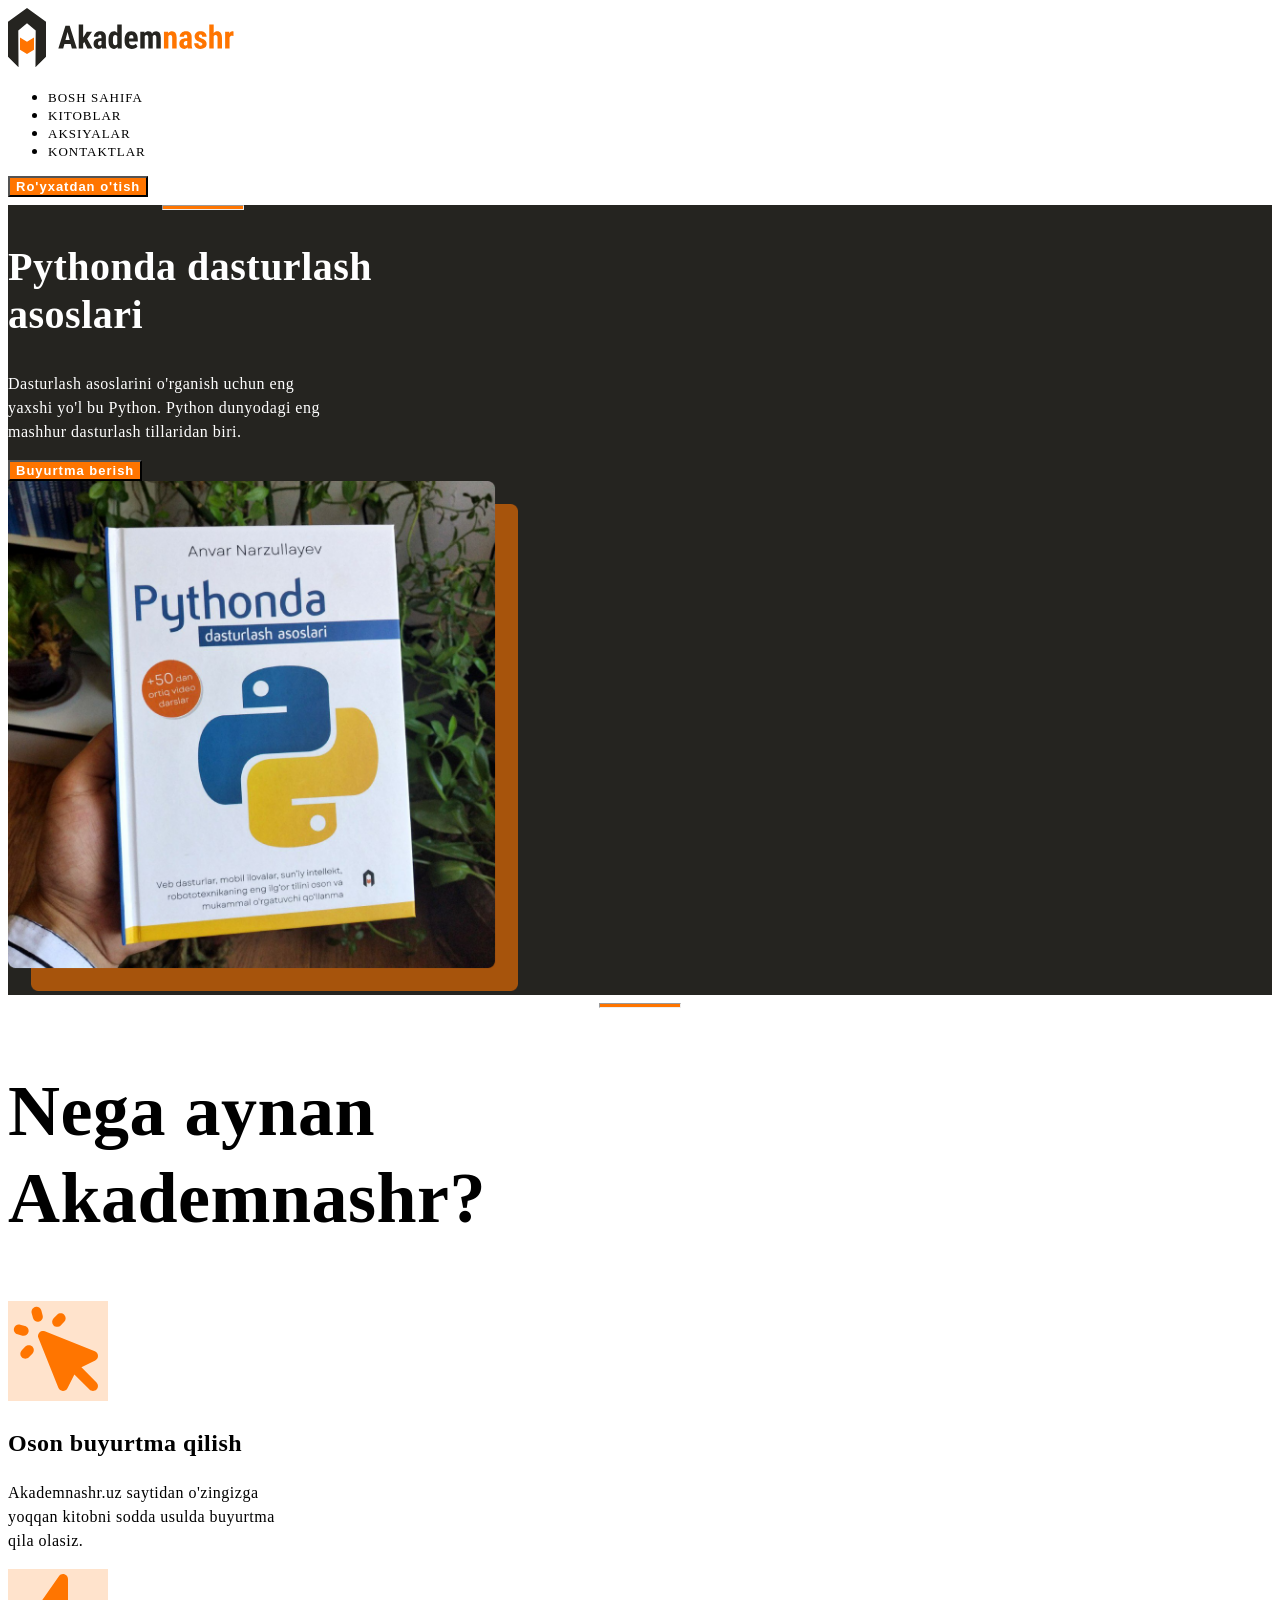
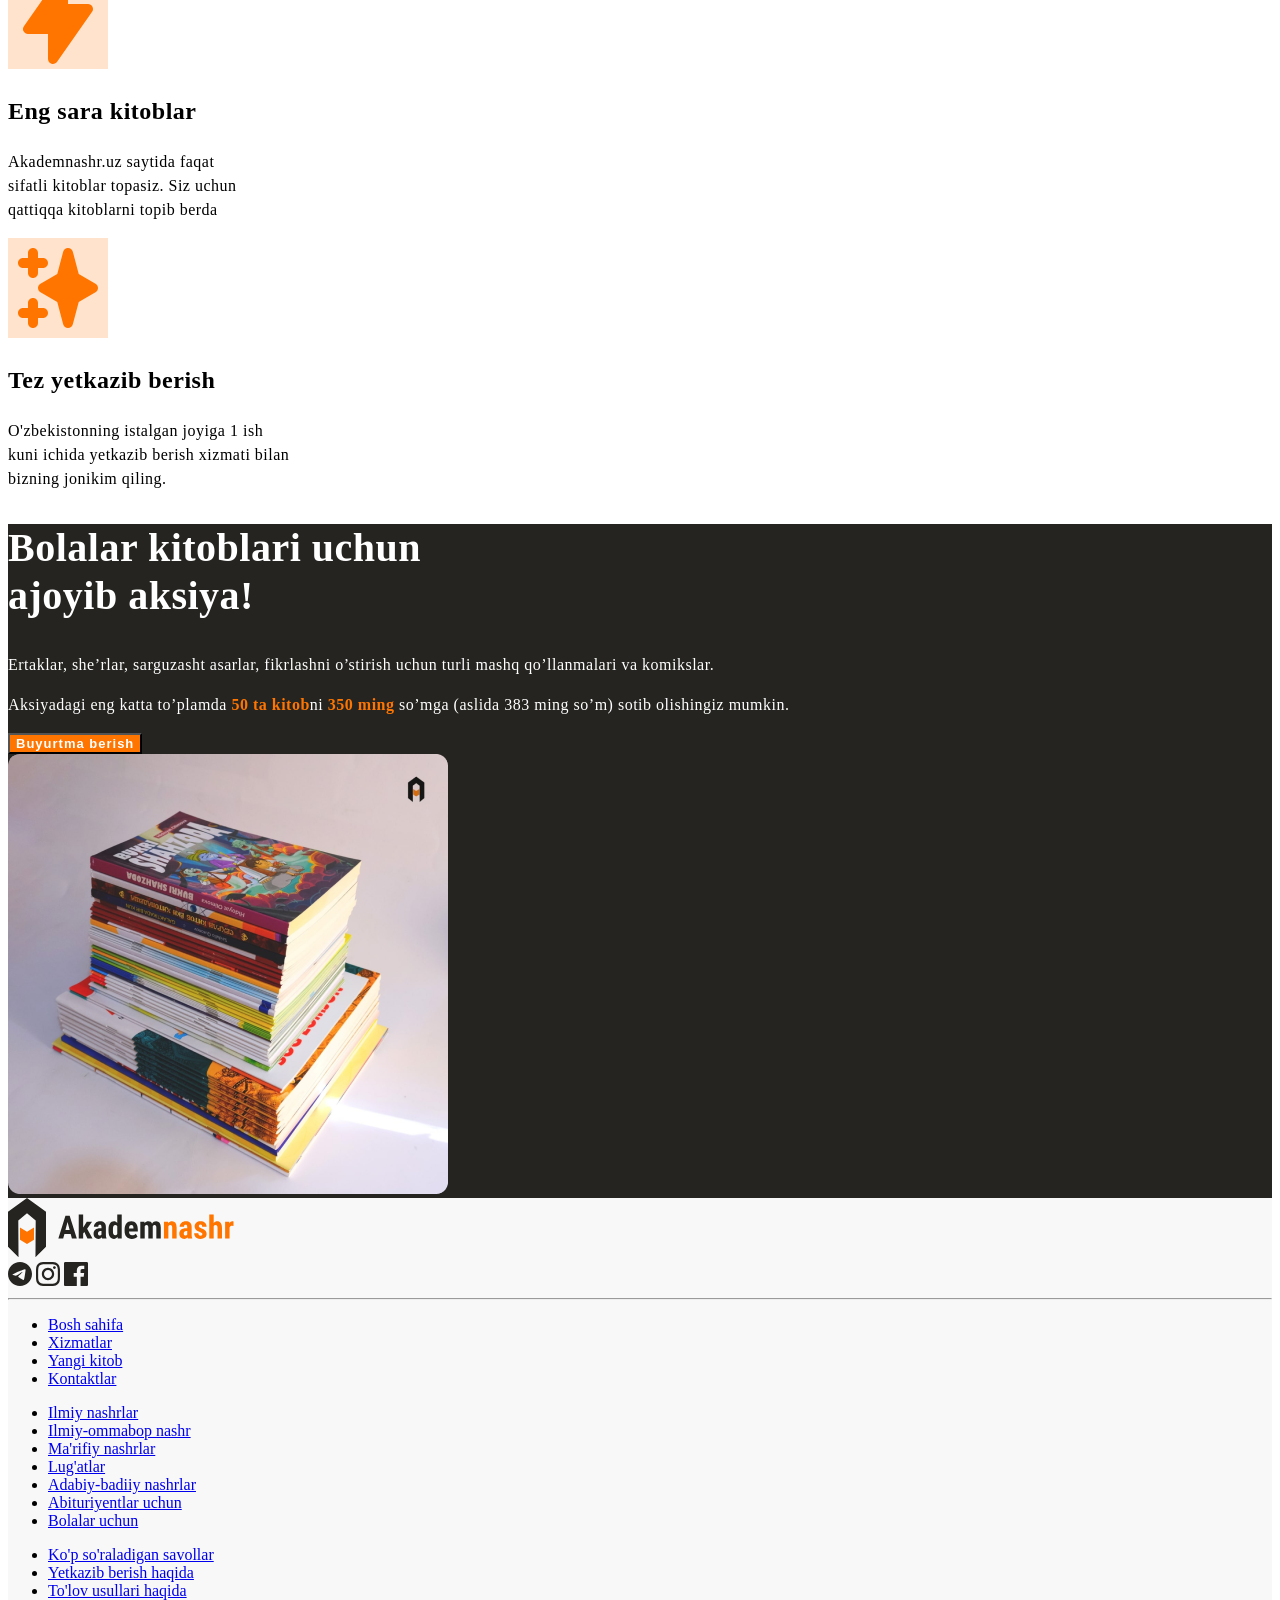
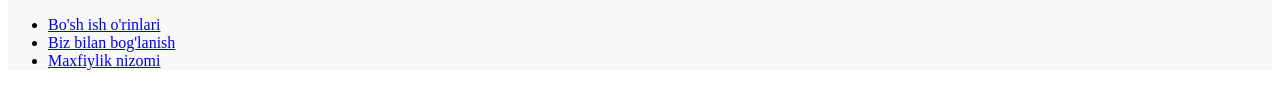
==== commit 8b2e3057: "Add new Css code and HTML" ====
--- a/index.html
+++ b/index.html
@@ -43,53 +43,51 @@
         <hr class="orange-line">
         <h2 class="features-heading">Nega aynan<br>Akademnashr?</h2>
         <div>
-            <div>
+            <div class="feature" >
                 <div>
-                    <img src="img/middle_icons/1_icon/feature-icon.svg" alt="Oson buyurtma ikoni">
+                    <img class="feature-img" src="img/icons/cursor-click.svg" alt="Oson buyurtma ikoni">
                 </div>
-                <h3>Oson buyurtma qilish</h3>
-                <p>Akademnashr.uz saytidan o'zingizga<br>
+                <h3 class="feature-title" >Oson buyurtma qilish</h3>
+                <p class="feature-text" >Akademnashr.uz saytidan o'zingizga<br>
                 yoqqan kitobni sodda usulda buyurtma<br>
                 qila olasiz.</p>
             </div>
-            <div>
+            <div class="feature" >
                 <div>
-                    <img src="img/middle_icons/2_icon/feature-icon.svg" alt="Eng sara kitoblar ikoni">
+                    <img class="feature-img" src="img/icons/lightning-bolt.svg" alt="Eng sara kitoblar ikoni">
                 </div>
-                <h3>Eng sara kitoblar</h3>
-                <p>Akademnashr.uz saytida faqat<br>
+                <h3 class="feature-title" >Eng sara kitoblar</h3>
+                <p class="feature-text" >Akademnashr.uz saytida faqat<br>
                 sifatli kitoblar topasiz. Siz uchun<br>
                 qattiqqa kitoblarni topib berda</p>
             </div>
-            <div>
+            <div class="feature" >
                 <div>
-                    <img src="img/middle_icons/3_icon/feature-icon.svg" alt="Tez yetkazish ikoni">
+                    <img class="feature-img" src="img/icons/sparkles.svg" alt="Tez yetkazish ikoni">
                 </div>
-                <h3>Tez yetkazib berish</h3>
-                <p>O'zbekistonning istalgan joyiga 1 ish<br>
+                <h3 class="feature-title" >Tez yetkazib berish</h3>
+                <p class="feature-text" >O'zbekistonning istalgan joyiga 1 ish<br>
                 kuni ichida yetkazib berish xizmati bilan<br>
                 bizning jonikim qiling.</p>
             </div>
         </div>
     </section>
 
-    <!-- Books Section -->
-    <section>
-        <div>
-            <h2>Bolalar kitoblari uchun<br>ajoyib aksiya!</h2>
-            <p>Ertaklar, she'rlar, qiziqarli mashg'ulotlar yetakni<br>
-            bo'lgan kitoblar boshqa mashhur va yaxshi<br>
-            ko'riladi bo'lgan bo'lagan ta ko'p miqdordagi<br>
-                bolalar kitoblari ajoyib narxlarda!</p>
+    <!-- Aksiyalar "promo" -->
+    <section class="promo" >
+        <div class="promo-devion">
+            <h2 class="promo-heading">Bolalar kitoblari uchun<br>ajoyib aksiya!</h2>
+            <p class="promo-title"> Ertaklar, she’rlar, sarguzasht asarlar, fikrlashni o’stirish uchun turli mashq qo’llanmalari va komikslar.</p>
+            <p class="promo-title">Aksiyadagi eng katta to’plamda <strong class="promo-hightline" >50 ta kitob</strong>ni <strong class="promo-hightline" >350 ming</strong> so’mga (aslida 383 ming so’m) sotib olishingiz mumkin.</p>
             <button class="main-link">Buyurtma berish</button>
         </div>
         <div>
-            <img src="img/children_books/sale-img.svg" alt="Bolalar kitoblari">
+            <img class="promo-img" src="img/bolalar_book/sale-img.png" alt="Bolalar kitoblari">
         </div>
     </section>
 
     <!-- Footer -->
-    <footer>
+    <footer class="site-footer">
         <div>
             <div>
                 <img src="img/logo/logo.svg" alt="logo">
@@ -100,7 +98,7 @@
                 <a href="#"><img src="img/social_img/icon-facebook.svg" alt="facebook"></a>
             </div>
         </div>
-        
+        <hr clasas="footer-line">
         <div>
             <div>
                 <ul>
--- a/Css/style.css
+++ b/Css/style.css
@@ -59,4 +59,66 @@
     line-height: 120%;
     font-weight: bold;
     letter-spacing: 0.5px;
+}
+
+.feature{
+    width: 340px;
+}
+.feature-img{
+    width: 100px;
+    height: 100px;
+    background-color: #FF750033;
+
+}
+.feature-title{
+    font-weight: 700;
+    font-size: 24px;
+    line-height: 120%;
+    color: #000000;
+    letter-spacing: 0.5px;
+
+}
+
+.feature-text{
+    font-weight: 400;
+    font-size: 16px;
+    line-height: 150%;
+    color: #000000;
+    letter-spacing: 0.5px;
+}
+.promo{
+    background-color: #252420;
+    color: #FFFFFF;
+}
+.promo-divion{
+    width: 440px;
+}
+.promo-heading{
+    font-weight: 700;
+    font-size: 40px;
+    line-height: 120%;
+    letter-spacing: 0.5px;
+}
+.promo-title{
+    font-weight: 400;
+    font-style: 16px;
+    line-height: 150%;
+    letter-spacing: 0.5px;
+}
+.promo-hightline{
+    color: #FF7500;
+    font-weight: 700;
+}
+.promo-img{
+   width: 440px;
+   height: 440px;
+}
+.site-footer{
+    background-color: #F8F8F8;
+
+}
+.footer-line{
+   background-color: #25242080;
+   height: 2px;
+
 }
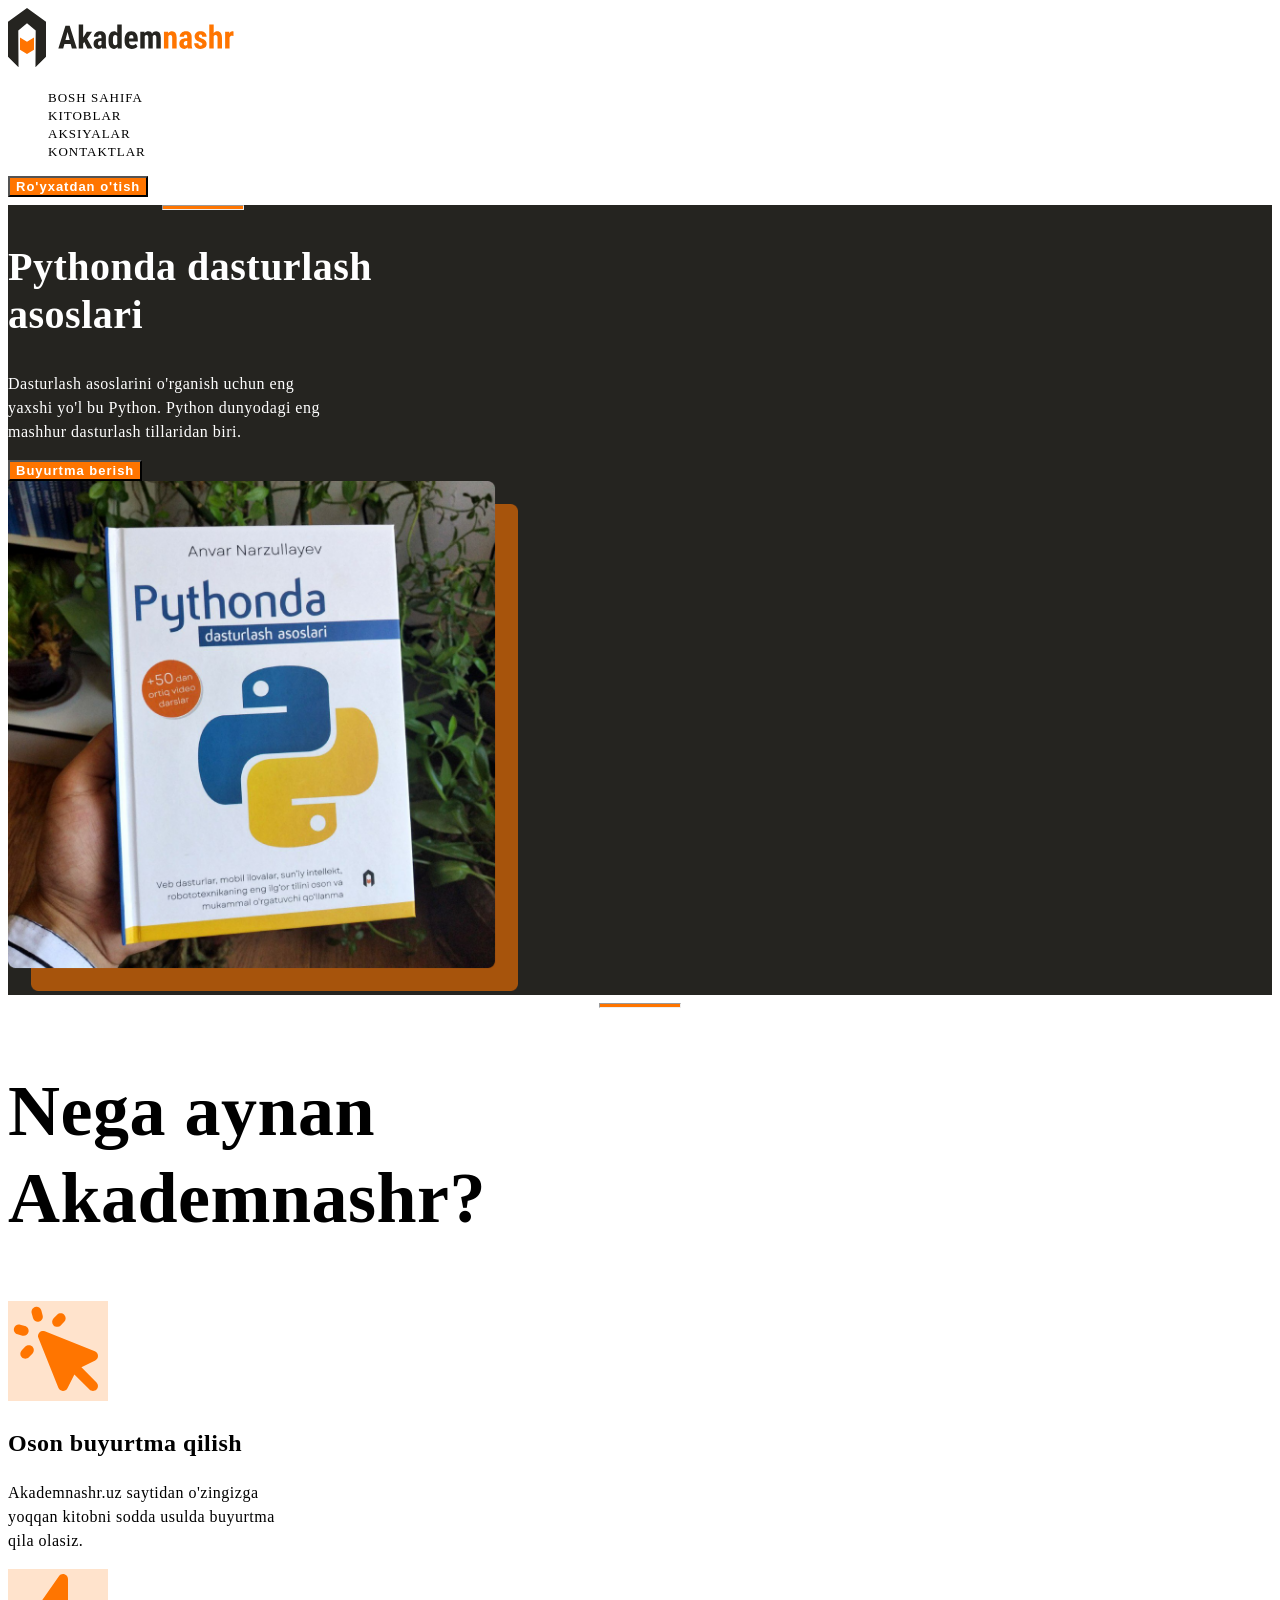
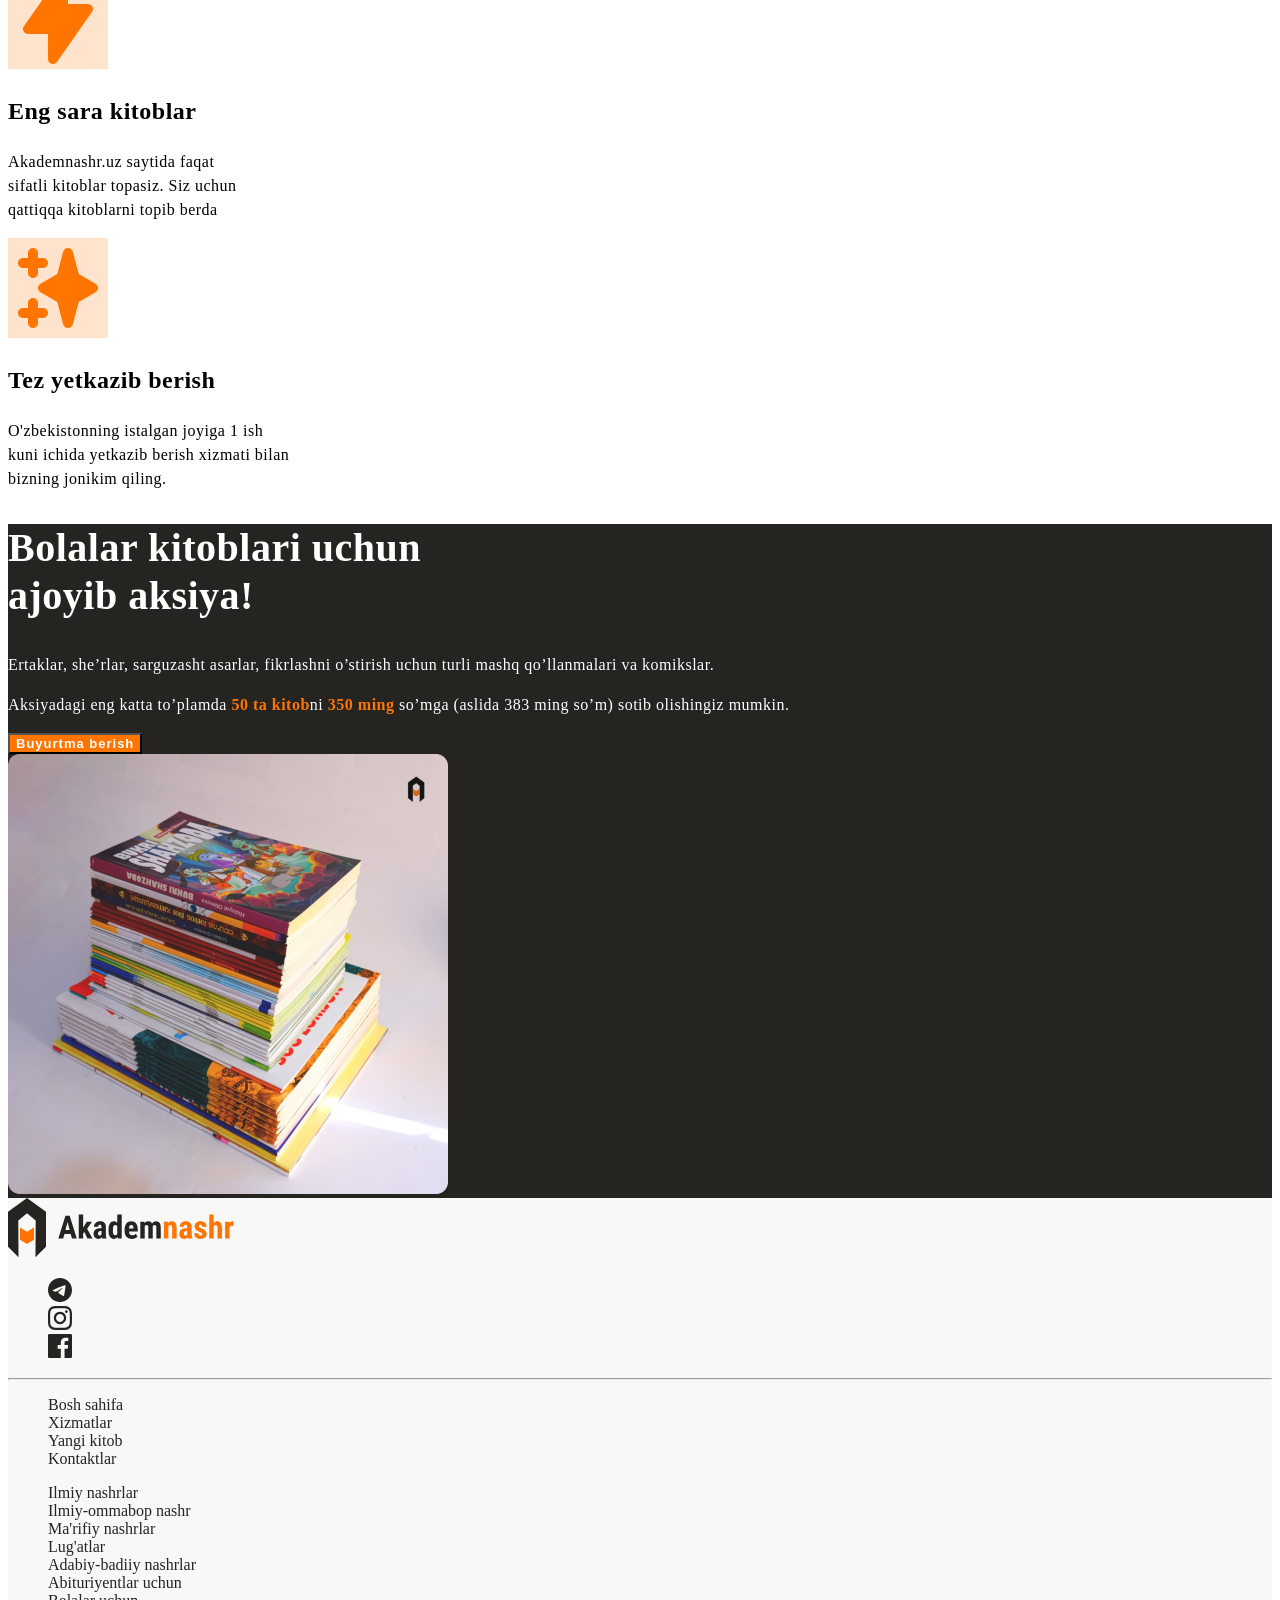
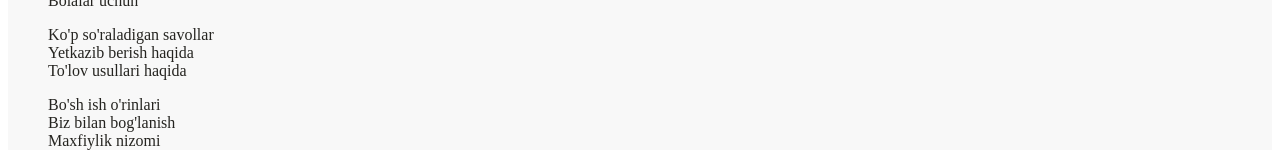
==== commit f90db9db: "add new Css code" ====
--- a/index.html
+++ b/index.html
@@ -14,7 +14,7 @@
             <img src="img/logo/logo.svg" alt="logo">
         </div>
         <nav>
-            <ul>
+            <ul class="sitenav-list">
                 <li><a class="site-link" href="home.html">Bosh sahifa</a></li>
                 <li><a class="site-link" href="book.html">Kitoblar</a></li>
                 <li><a class="site-link" href="#">Aksiyalar</a></li>
@@ -93,15 +93,17 @@
                 <img src="img/logo/logo.svg" alt="logo">
             </div>
             <div>
-                <a href="#"><img src="img/social_img/icon-telegram .svg" alt="telegram"></a>
-                <a href="#"><img src="img/social_img/icon-instagram.svg" alt="instagram"></a>
-                <a href="#"><img src="img/social_img/icon-facebook.svg" alt="facebook"></a>
+                <ul>
+                    <li><a href="#"><img src="img/ijtimoiy_tarmoq_icons/icon-telegram (2).svg" alt="telegram"></a></li>
+                    <li><a href="#"><img src="img/ijtimoiy_tarmoq_icons/icon-instagram.svg" alt="instagram"></a></li>
+                    <li><a href="#"><img src="img/ijtimoiy_tarmoq_icons/icon-facebook (1).svg" alt="facebook"></a></li>
+                </ul>
             </div>
         </div>
         <hr clasas="footer-line">
         <div>
             <div>
-                <ul>
+                <ul class="site-footer-links" >
                     <li><a href="home.html">Bosh sahifa</a></li>
                     <li><a href="#">Xizmatlar</a></li>
                     <li><a href="#">Yangi kitob</a></li>
@@ -109,7 +111,7 @@
                 </ul>
             </div>
             <div>
-                <ul>
+                <ul class="site-footer-links" >
                     <li><a href="#">Ilmiy nashrlar</a></li>
                     <li><a href="#">Ilmiy-ommabop nashr</a></li>
                     <li><a href="#">Ma'rifiy nashrlar</a></li>
@@ -120,14 +122,14 @@
                 </ul>
             </div>
             <div>
-                <ul>
+                <ul class="site-footer-links" >
                     <li><a href="#">Ko'p so'raladigan savollar</a></li>
                     <li><a href="#">Yetkazib berish haqida</a></li>
                     <li><a href="#">To'lov usullari haqida</a></li>
                 </ul>
             </div>
             <div>
-                <ul>
+                <ul class="site-footer-links" >
                     <li><a href="home.html">Bo'sh ish o'rinlari</a></li>
                     <li><a href="#">Biz bilan bog'lanish</a></li>
                     <li><a href="#">Maxfiylik nizomi</a></li>
--- a/Css/style.css
+++ b/Css/style.css
@@ -1,5 +1,8 @@
 .site-header {
     background-color: #FFFFFF;
+}
+.sitenav-list{
+    list-style: none;
 }
 .site-link{
     color: #000000;
@@ -117,8 +120,21 @@
     background-color: #F8F8F8;
 
 }
+.site-footer ul{
+    list-style: none;
+}
 .footer-line{
    background-color: #25242080;
    height: 2px;
 
-}+}
+
+.site-footer-links a{
+    color:#252420;
+    text-decoration: none;
+    font-weight: 400;
+    font-size: 16px;
+    line-height: 100%;
+    /* text-transform: uppercase; */
+
+}
